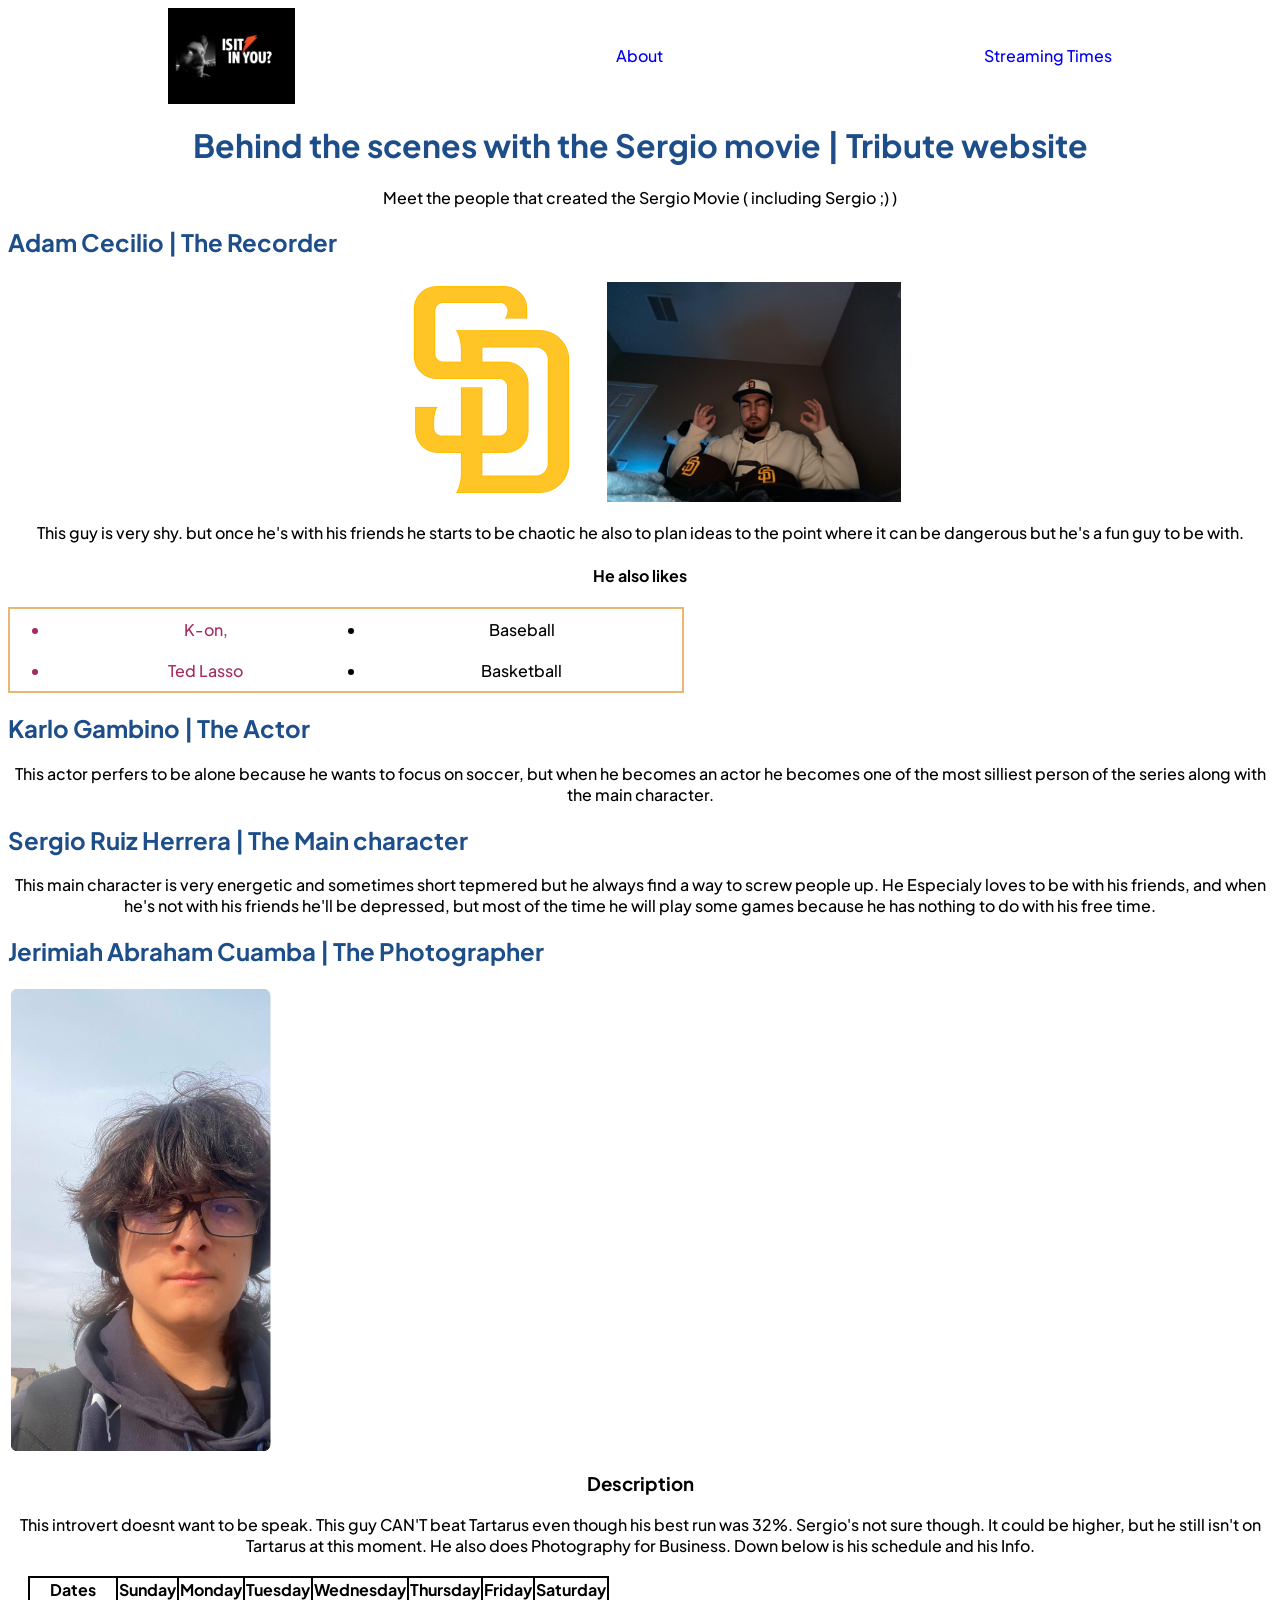
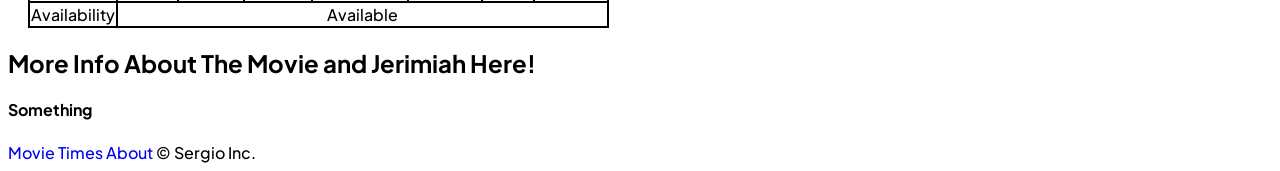
==== index.html @ 1bd6fd2b "Made some changes to the article tags." ====
<!DOCTYPE html>
<html lang="en">
    <head>

        <meta charset="UTF-8">
        <meta name="viewport" content="width=device-width, initial-scale=1.0">
        <meta name="description" content="The Sergio Movie Series">
        
        <title>
            The Sergio Movie | Behind the Scenes
        </title>

        <link rel="stylesheet" href="./global.css" type="text/css">
        <link rel="preconnect" href="https://fonts.googleapis.com">
        <link rel="preconnect" href="https://fonts.gstatic.com" crossorigin>
        <link href="https://fonts.googleapis.com/css2?family=Open+Sans:ital,wght@0,300..800;1,300..800&family=Plus+Jakarta+Sans:ital,wght@0,200..800;1,200..800&display=swap" rel="stylesheet">

    </head>

    <body>
        <div>
            <nav>

                <img id="navagation-logo" src="./Sergio-Movie-Series-Logo.jpg" alt="Sergio Movie Series Logo">
                <a href="./About/index.html">About</a>
                <a href="./Streaming-Times/index.html">Streaming Times</a>

            </nav>

            <header class="site-header">

                <h1>Behind the scenes with the Sergio movie | Tribute website</h1>
                <p class="subtitle"> Meet the people that created the Sergio Movie ( including Sergio ;) )</p>

            </header>
            
            <main class="site-main">
                <!-- Adam -->

                <article class="person.card">

                    <h2 class="person-header">
                        Adam Cecilio | The Recorder
                    </h2>

                    <img src="./San Diego.png" alt="San Diego Logo">
                    <img src="./Adam-unleashing-his-inner-padres.jpg" alt="Adam Meditating" id="meek">

                    <p>
                        This guy is very shy. but once he's with his friends he starts to be chaotic he also to plan ideas
                        to the point where it can be dangerous but he's a fun guy to be with.
                    </p>

                    <h4>He also likes</h4>

                    <ul>
                        <li class="show">K-on,</li>
                        <li>Baseball</li>
                        <li class="show">Ted Lasso</li>
                        <li>Basketball</li>
                    </ul>
                    
                </article>

                <!-- Karlo -->
                <article>
                    <h2 class="person-header">
                        Karlo Gambino | The Actor
                    </h2>

                    <p>
                        This actor perfers to be alone because he wants to focus on soccer, but when he becomes an actor 
                        he becomes one of the most silliest person of the series along with the main character.
                    </p>
                </article>

                <!-- Me -->
                <article>
                    <h2 class="person-header">
                        Sergio Ruiz Herrera | The Main character
                    </h2>

                    <p>
                        This main character is very energetic and sometimes short tepmered but he always find a way to screw
                        people up. He Especialy loves to be with his friends, and when he's not with his friends he'll be
                        depressed, but most of the time he will play some games because he has nothing to do with his free time.
                    </p>
                </article>

                <!-- Jerimiah -->
                <article>
                    <h2 class="person-header">
                        Jerimiah Abraham Cuamba | The Photographer
                    </h2>

                    <img src="./Furture Tartarus beater.jpg" alt="Image of Jermiah Abraham Cuamba's face" id="Geometry">

                    <h3>Description</h3>

                    <p>
                        This introvert doesnt want to be speak. This guy CAN'T beat Tartarus even though his best run was
                        32%. Sergio's not sure though. It could be higher, but he still isn't on Tartarus at this moment. He also 
                        does Photography for Business. Down below is his schedule and his Info.
                    </p>
                </article>
                
                <table>
                    <tr>
                        <th>Dates</th>
                        <th>Sunday</th>
                        <th>Monday</th>
                        <th>Tuesday</th>
                        <th>Wednesday</th>
                        <th>Thursday</th>
                        <th>Friday</th>
                        <th>Saturday</th>
                    </tr>
                    
                    <tr>
                        <td>Availability</td>
                        <td colspan="7">Available</td>
                    </tr>
                </table>
            </main>
            
            <footer>

                <h2>
                    More Info About The Movie and Jerimiah Here!
                </h2>

                <h4>
                    Something
                </h4>

                <a href="./Streaming-Times/index.html">Movie Times</a>

                <a href="./About/index.html">About</a>

                &copy; Sergio Inc.

            </footer>
        </div>
    </body>

    <script src="./script.js" type="text/javascript">
    </script>
</html>
---- global.css ----
/* Colors */

:root {
  --primary-color: #1D4E89;
  --secondary-color: #1A787C;
  --contrast-color: #E8B873;
  --triadic-color: #A62A61;
  --extra-color: #F5F2EA;
}

h1 {
    text-align: center;
    color: var(--primary-color);
}

body { 
    font-family: "Plus Jakarta Sans", sans-serif;
    font-optical-sizing: auto;
    font-weight: 500;
    font-style: normal;
}

nav {
    display: flex;
    justify-content: space-around;
    align-items: center;
    position: relative;
}

#navagation-logo {
    width: 10%;
    height: 10%;
}

a {
    text-decoration: none;
}

main {
    text-align: center;
    justify-items: center;
}

header {
    text-align: center;
}

.person-header{
    color: var(--primary-color);
}

table {
    justify-self: stretch;
    border: 2px solid black;
    border-collapse: collapse;
    margin: 20px;
    padding: 10px;
    text-align: center;
}

th, td, tr{
    border: 2px solid black;
    border-collapse: collapse;
    margin: 5px;
}

ul {
    display: grid;
    justify-content: space-between;
    grid-template-columns: repeat(2, 1fr);
    width: 50%;
    border: 2px solid var(--contrast-color);
    justify-self: center;
}

li {
    padding: 10px;
    padding-right: 15px;
    justify-content: center;
}

#Geometry {
    display: flex;
    justify-self: center;
    border-radius: 10px;
    padding: .2%;
    max-height: 500px;
    max-width: 260px;
}

.show {
    color: var(--triadic-color); 
}

.subtitle {
    justify-self: center;
}

#meek {
    max-width: 300px;
    max-height: 220px;
}

h2 {
    display: flex;
    justify-self: center;
}
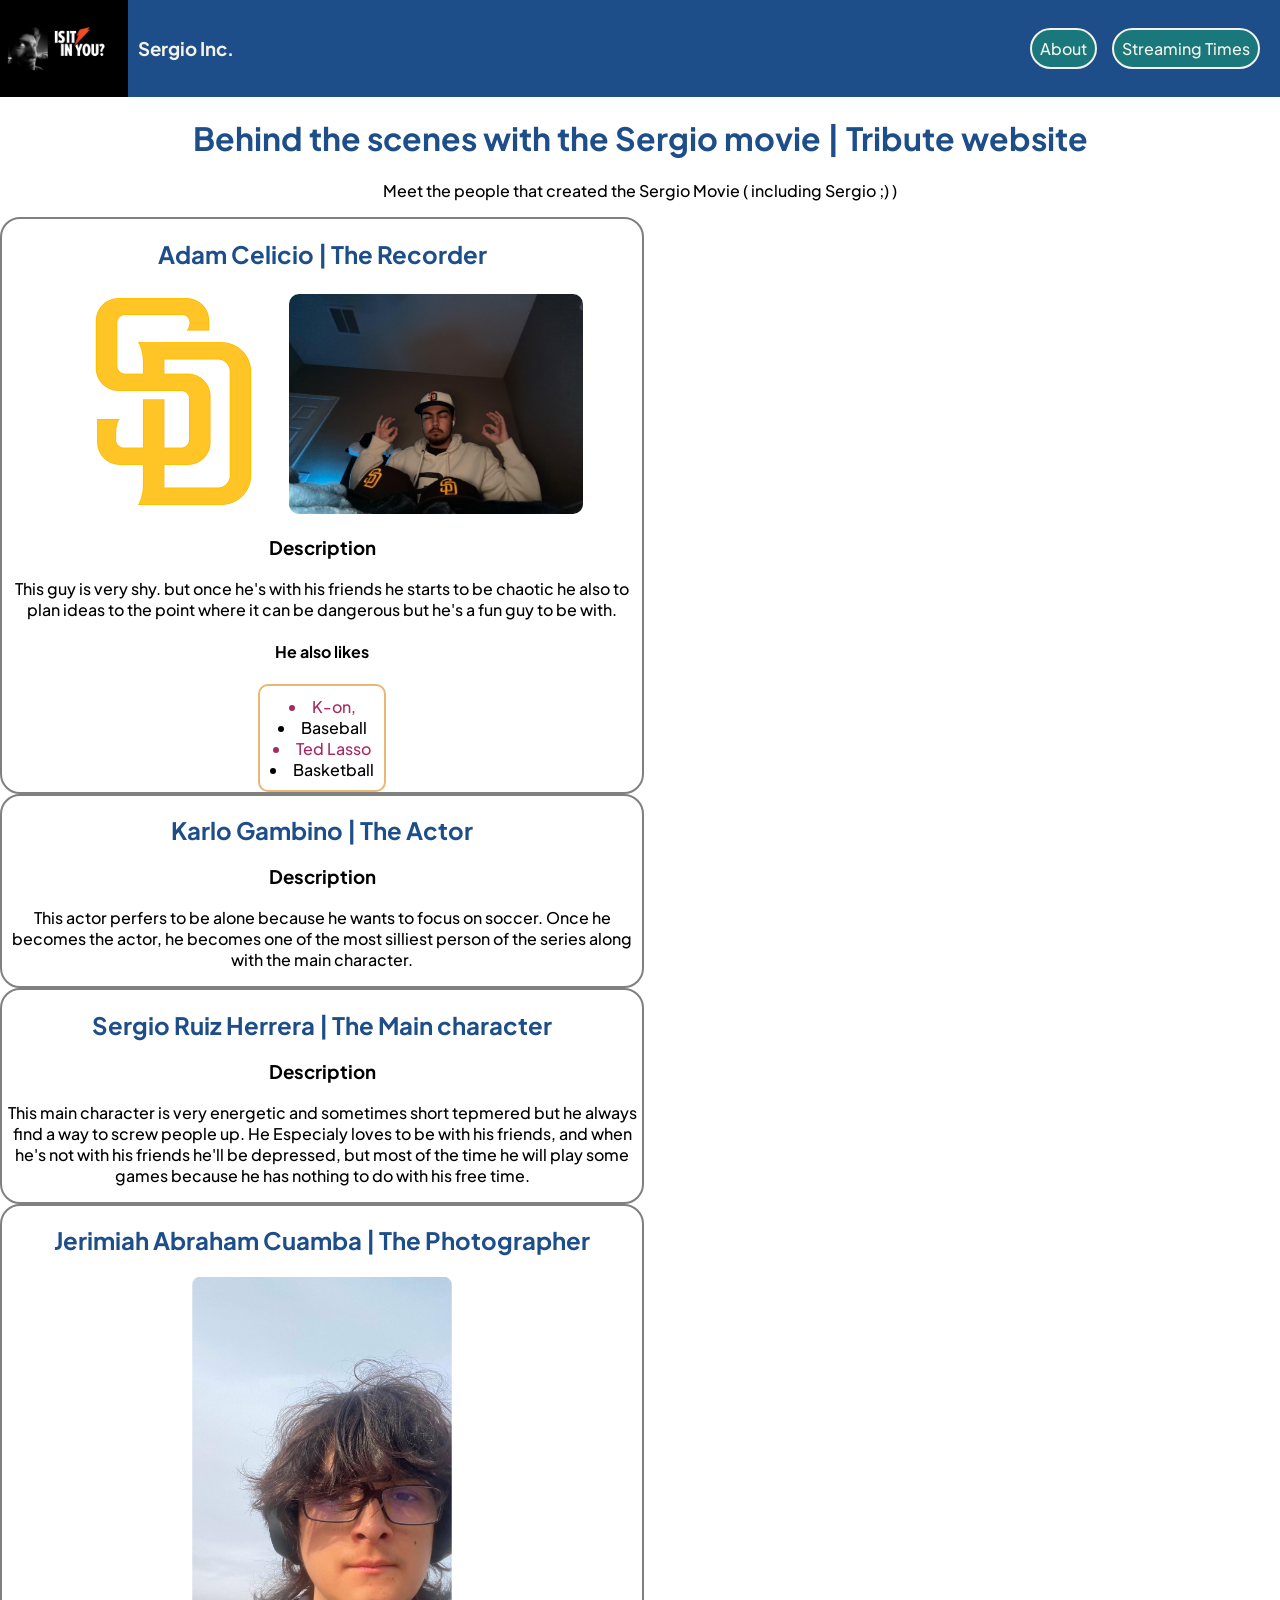
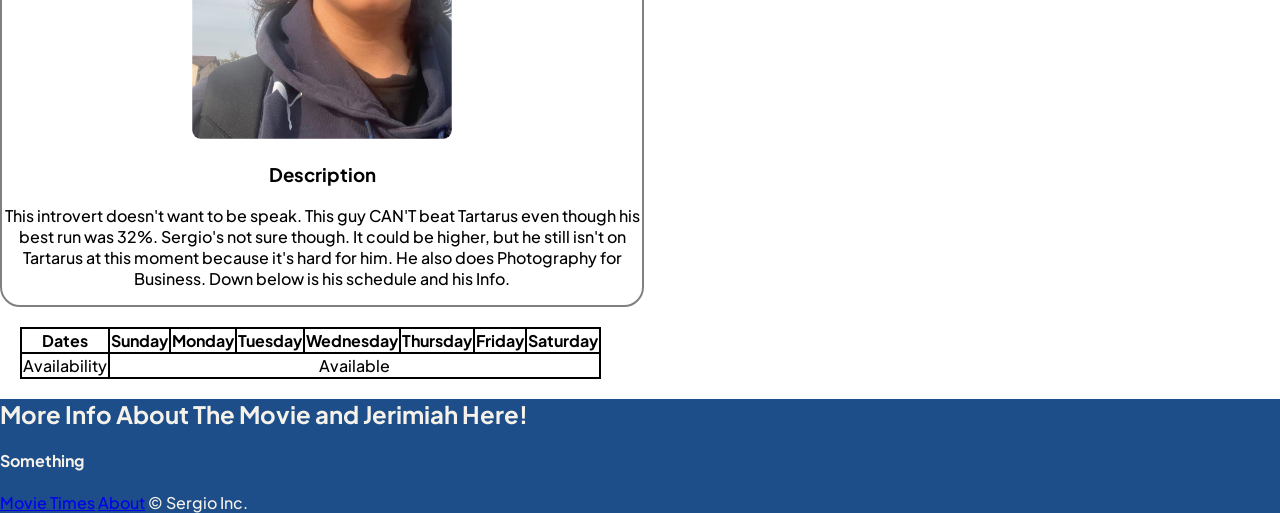
==== commit da301330: "Made it a little cleaner with updates with only the home page. Im hoping that I refine and finish th" ====
--- a/index.html
+++ b/index.html
@@ -1,7 +1,6 @@
 <!DOCTYPE html>
 <html lang="en">
     <head>
-
         <meta charset="UTF-8">
         <meta name="viewport" content="width=device-width, initial-scale=1.0">
         <meta name="description" content="The Sergio Movie Series">
@@ -10,26 +9,32 @@
             The Sergio Movie | Behind the Scenes
         </title>
 
+        <link rel="icon" type="image/x-icon" href="./Favicon Icons/favicon.ico">
+        <link rel="icon" type="image/png" href="./Favicon Icons/favicon-32x32.png">
+        <link rel="icon" type="image/png"href="./Favicon Icons/favicon-16x16.png">
+
         <link rel="stylesheet" href="./global.css" type="text/css">
+
         <link rel="preconnect" href="https://fonts.googleapis.com">
         <link rel="preconnect" href="https://fonts.gstatic.com" crossorigin>
         <link href="https://fonts.googleapis.com/css2?family=Open+Sans:ital,wght@0,300..800;1,300..800&family=Plus+Jakarta+Sans:ital,wght@0,200..800;1,200..800&display=swap" rel="stylesheet">
-
     </head>
 
     <body>
-        <div>
+        <div class="page">
             <nav>
-
-                <img id="navagation-logo" src="./Sergio-Movie-Series-Logo.jpg" alt="Sergio Movie Series Logo">
-                <a href="./About/index.html">About</a>
-                <a href="./Streaming-Times/index.html">Streaming Times</a>
-
+                <img id="navigation-logo" src="./Sergio-Movie-Series-Logo.jpg" alt="Sergio Movie Series Logo">
+                <h3 class="navigation-header">Sergio Inc.</h3>
+                
+                <div class="navigation-links-container">
+                    <a class="navigation-links" href="./About/index.html">About</a>
+                    <a class="navigation-links" href="./Streaming-Times/index.html">Streaming Times</a>
+                </div>
             </nav>
 
             <header class="site-header">
 
-                <h1>Behind the scenes with the Sergio movie | Tribute website</h1>
+                <h1 id="main-header">Behind the scenes with the Sergio movie | Tribute website</h1>
                 <p class="subtitle"> Meet the people that created the Sergio Movie ( including Sergio ;) )</p>
 
             </header>
@@ -37,16 +42,18 @@
             <main class="site-main">
                 <!-- Adam -->
 
-                <article class="person.card">
+                <article class="person-card">
 
                     <h2 class="person-header">
-                        Adam Cecilio | The Recorder
+                        Adam Celicio | The Recorder
                     </h2>
 
-                    <img src="./San Diego.png" alt="San Diego Logo">
-                    <img src="./Adam-unleashing-his-inner-padres.jpg" alt="Adam Meditating" id="meek">
+                    <img src="./Images/San Diego.png" alt="San Diego Logo">
+                    <img src="./Images/Adam-unleashing-his-inner-padres.jpg" alt="Adam Meditating" id="meek">
 
-                    <p>
+                    <h3>Description</h3>
+
+                    <p class="person-description">
                         This guy is very shy. but once he's with his friends he starts to be chaotic he also to plan ideas
                         to the point where it can be dangerous but he's a fun guy to be with.
                     </p>
@@ -63,44 +70,50 @@
                 </article>
 
                 <!-- Karlo -->
-                <article>
+                <article class="person-card">
                     <h2 class="person-header">
                         Karlo Gambino | The Actor
                     </h2>
 
+                    <h3>Description</h3>
+
                     <p>
-                        This actor perfers to be alone because he wants to focus on soccer, but when he becomes an actor 
+                        This actor perfers to be alone because he wants to focus on soccer. Once he becomes the actor, 
                         he becomes one of the most silliest person of the series along with the main character.
                     </p>
+
                 </article>
 
                 <!-- Me -->
-                <article>
+                <article class="person-card">
                     <h2 class="person-header">
                         Sergio Ruiz Herrera | The Main character
                     </h2>
+
+                    <h3>Description</h3>
 
                     <p>
                         This main character is very energetic and sometimes short tepmered but he always find a way to screw
                         people up. He Especialy loves to be with his friends, and when he's not with his friends he'll be
                         depressed, but most of the time he will play some games because he has nothing to do with his free time.
                     </p>
+
                 </article>
 
                 <!-- Jerimiah -->
-                <article>
+                <article class="person-card">
                     <h2 class="person-header">
                         Jerimiah Abraham Cuamba | The Photographer
                     </h2>
 
-                    <img src="./Furture Tartarus beater.jpg" alt="Image of Jermiah Abraham Cuamba's face" id="Geometry">
+                    <img src="./Images/Furture Tartarus beater.jpg" alt="Image of Jermiah Abraham Cuamba's face" id="Geometry">
 
                     <h3>Description</h3>
 
                     <p>
-                        This introvert doesnt want to be speak. This guy CAN'T beat Tartarus even though his best run was
-                        32%. Sergio's not sure though. It could be higher, but he still isn't on Tartarus at this moment. He also 
-                        does Photography for Business. Down below is his schedule and his Info.
+                        This introvert doesn't want to be speak. This guy CAN'T beat Tartarus even though his best run was
+                        32%. Sergio's not sure though. It could be higher, but he still isn't on Tartarus at this moment because it's
+                        hard for him. He also does Photography for Business. Down below is his schedule and his Info.
                     </p>
                 </article>
                 
--- a/global.css
+++ b/global.css
@@ -8,41 +8,103 @@
   --extra-color: #F5F2EA;
 }
 
-h1 {
-    text-align: center;
-    color: var(--primary-color);
-}
+/* Body Styling */
 
-body { 
+body {
+    margin: 0;
+    padding: 0;
     font-family: "Plus Jakarta Sans", sans-serif;
     font-optical-sizing: auto;
     font-weight: 500;
     font-style: normal;
 }
 
+/* Navagation Styles */
+
 nav {
+    width: 100%;
+    margin: 0;
+
     display: flex;
-    justify-content: space-around;
+    justify-content: space-between;
     align-items: center;
+
     position: relative;
+
+    background-color: var(--primary-color);
 }
 
-#navagation-logo {
+/* Links Decoration */
+
+#navigation-logo {
     width: 10%;
     height: 10%;
 }
 
-a {
+.navigation-header {
+    margin-right: auto;
+    padding: 10px;
+    color: var(--extra-color);
+}
+
+.navigation-links-container{
+    display: flex;
+    gap: 15px;
+    margin-right: 20px;
+}
+
+.navigation-links {
     text-decoration: none;
+
+    color: var(--extra-color);
+    border: 2px solid var(--extra-color);
+    background-color: var(--secondary-color);
+
+    border-radius: 100px;
+    padding: .5rem;
+
+    transition: transform .5s, color .5s, box-shadow .5s;
 }
+
+.navigation-links:hover, .navagation-links:focus-visible{
+    transition: transform .5s, color .5s, box-shadow .5s;
+
+    box-shadow: 2.5px 2.5px 2.5px grey;
+    color: rgba(129, 219, 244, 1);
+    transform: translateY(-5px);
+}
+
+.navigation-links:active{
+    transition: color .3s;
+    color: var(--triadic-color);
+}
+
+/* Header Section */
+
+.site-header {
+    text-align: center;
+}
+
+#main-header {
+    text-align: center;
+    color: var(--primary-color);
+}
+
+.subtitle {
+    justify-self: center;
+}
+
+/* Main Section */
 
 main {
     text-align: center;
-    justify-items: center;
+    justify-self: center;
 }
 
-header {
-    text-align: center;
+.person-card {
+    border: 2px solid gray;
+    border-radius: 20px;
+    width: 50%;
 }
 
 .person-header{
@@ -50,58 +112,63 @@
 }
 
 table {
-    justify-self: stretch;
     border: 2px solid black;
     border-collapse: collapse;
+
     margin: 20px;
     padding: 10px;
-    text-align: center;
 }
 
 th, td, tr{
     border: 2px solid black;
     border-collapse: collapse;
+
     margin: 5px;
 }
 
 ul {
-    display: grid;
-    justify-content: space-between;
-    grid-template-columns: repeat(2, 1fr);
-    width: 50%;
+    display: flex;
+    flex-direction: column;
+    align-items: center;
+
+    list-style-position: inside;
+
+    padding: 10px;
+    width: fit-content;
+
     border: 2px solid var(--contrast-color);
-    justify-self: center;
+    margin: 0 auto;
+    border-radius: 10px;
 }
 
 li {
-    padding: 10px;
-    padding-right: 15px;
-    justify-content: center;
-}
-
-#Geometry {
-    display: flex;
-    justify-self: center;
-    border-radius: 10px;
-    padding: .2%;
-    max-height: 500px;
-    max-width: 260px;
+    text-align: left;
 }
 
 .show {
     color: var(--triadic-color); 
 }
 
-.subtitle {
-    justify-self: center;
+#Geometry {
+    border-radius: 10px;
+    padding: .2%;
+
+    max-height: 500px;
+    max-width: 260px;
 }
 
 #meek {
     max-width: 300px;
     max-height: 220px;
+
+    border-radius: 10px;
 }
 
-h2 {
-    display: flex;
-    justify-self: center;
-}+/* Footer Section */
+
+footer{
+    background-color: var(--primary-color);
+    color: var(--extra-color);
+}
+
+/* Footer Links */
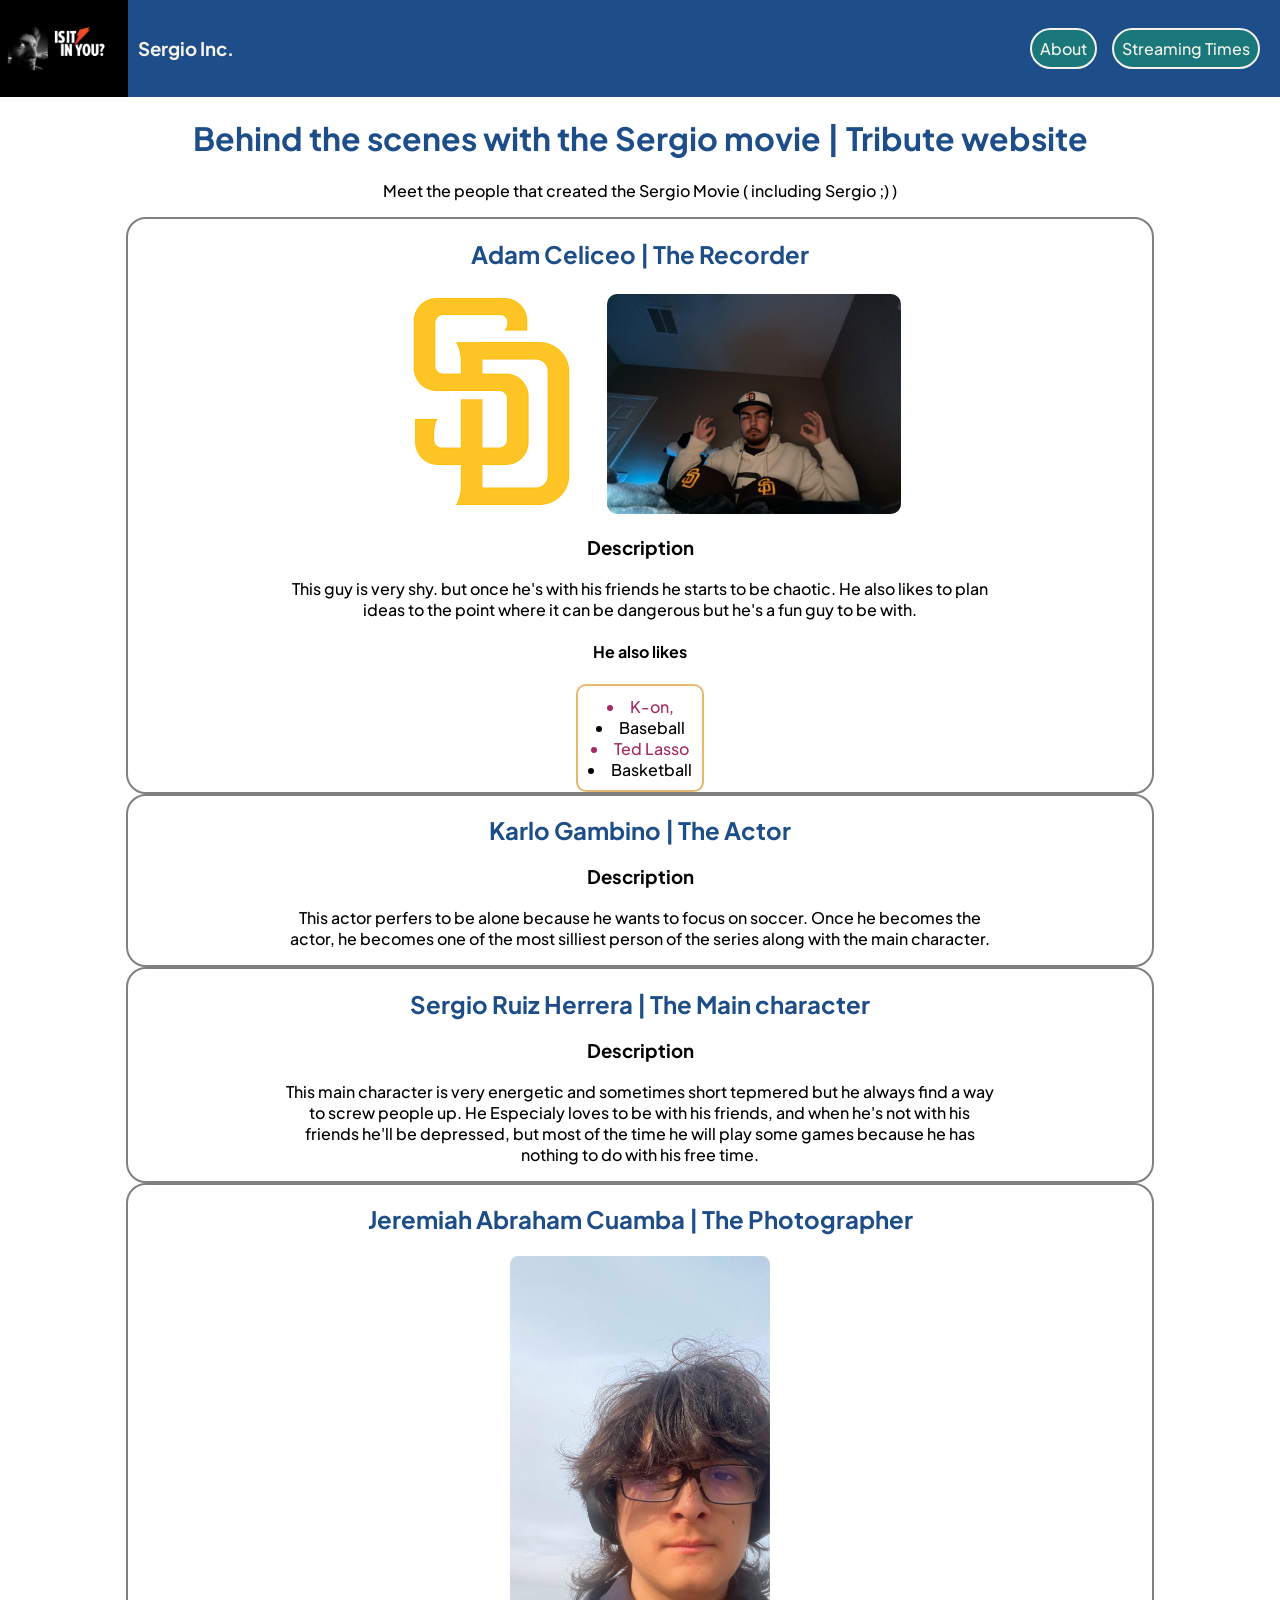
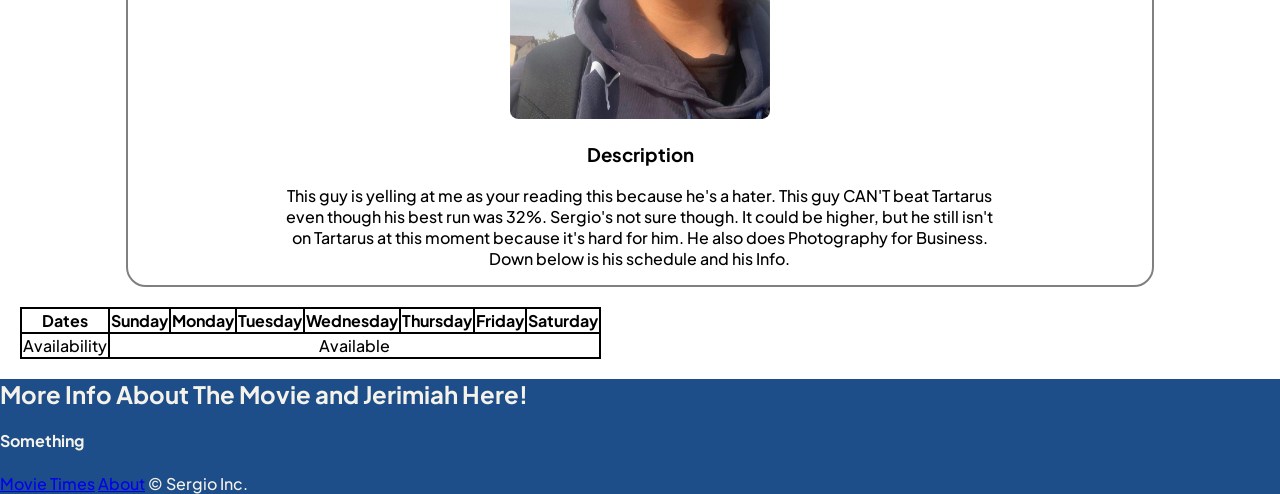
==== commit 4da14e89: "Updated a little more." ====
--- a/index.html
+++ b/index.html
@@ -45,7 +45,7 @@
                 <article class="person-card">
 
                     <h2 class="person-header">
-                        Adam Celicio | The Recorder
+                        Adam Celiceo | The Recorder
                     </h2>
 
                     <img src="./Images/San Diego.png" alt="San Diego Logo">
@@ -54,7 +54,7 @@
                     <h3>Description</h3>
 
                     <p class="person-description">
-                        This guy is very shy. but once he's with his friends he starts to be chaotic he also to plan ideas
+                        This guy is very shy. but once he's with his friends he starts to be chaotic. He also likes to plan ideas
                         to the point where it can be dangerous but he's a fun guy to be with.
                     </p>
 
@@ -77,7 +77,7 @@
 
                     <h3>Description</h3>
 
-                    <p>
+                    <p class="person-description">
                         This actor perfers to be alone because he wants to focus on soccer. Once he becomes the actor, 
                         he becomes one of the most silliest person of the series along with the main character.
                     </p>
@@ -92,7 +92,7 @@
 
                     <h3>Description</h3>
 
-                    <p>
+                    <p class="person-description">
                         This main character is very energetic and sometimes short tepmered but he always find a way to screw
                         people up. He Especialy loves to be with his friends, and when he's not with his friends he'll be
                         depressed, but most of the time he will play some games because he has nothing to do with his free time.
@@ -100,20 +100,20 @@
 
                 </article>
 
-                <!-- Jerimiah -->
+                <!-- Jeremiah -->
                 <article class="person-card">
                     <h2 class="person-header">
-                        Jerimiah Abraham Cuamba | The Photographer
+                        Jeremiah Abraham Cuamba | The Photographer
                     </h2>
 
                     <img src="./Images/Furture Tartarus beater.jpg" alt="Image of Jermiah Abraham Cuamba's face" id="Geometry">
 
                     <h3>Description</h3>
 
-                    <p>
-                        This introvert doesn't want to be speak. This guy CAN'T beat Tartarus even though his best run was
-                        32%. Sergio's not sure though. It could be higher, but he still isn't on Tartarus at this moment because it's
-                        hard for him. He also does Photography for Business. Down below is his schedule and his Info.
+                    <p class="person-description">
+                        This guy is yelling at me as your reading this because he's a hater. This guy CAN'T beat Tartarus even
+                        though his best run was 32%. Sergio's not sure though. It could be higher, but he still isn't on Tartarus at this moment 
+                        because it's hard for him. He also does Photography for Business. Down below is his schedule and his Info.
                     </p>
                 </article>
                 
--- a/global.css
+++ b/global.css
@@ -104,11 +104,19 @@
 .person-card {
     border: 2px solid gray;
     border-radius: 20px;
-    width: 50%;
+    width: 80%;
+    margin-left: auto;
+    margin-right: auto;
 }
 
 .person-header{
     color: var(--primary-color);
+}
+
+.person-description{
+    width: 70%;
+    margin-left: auto;
+    margin-right: auto;
 }
 
 table {
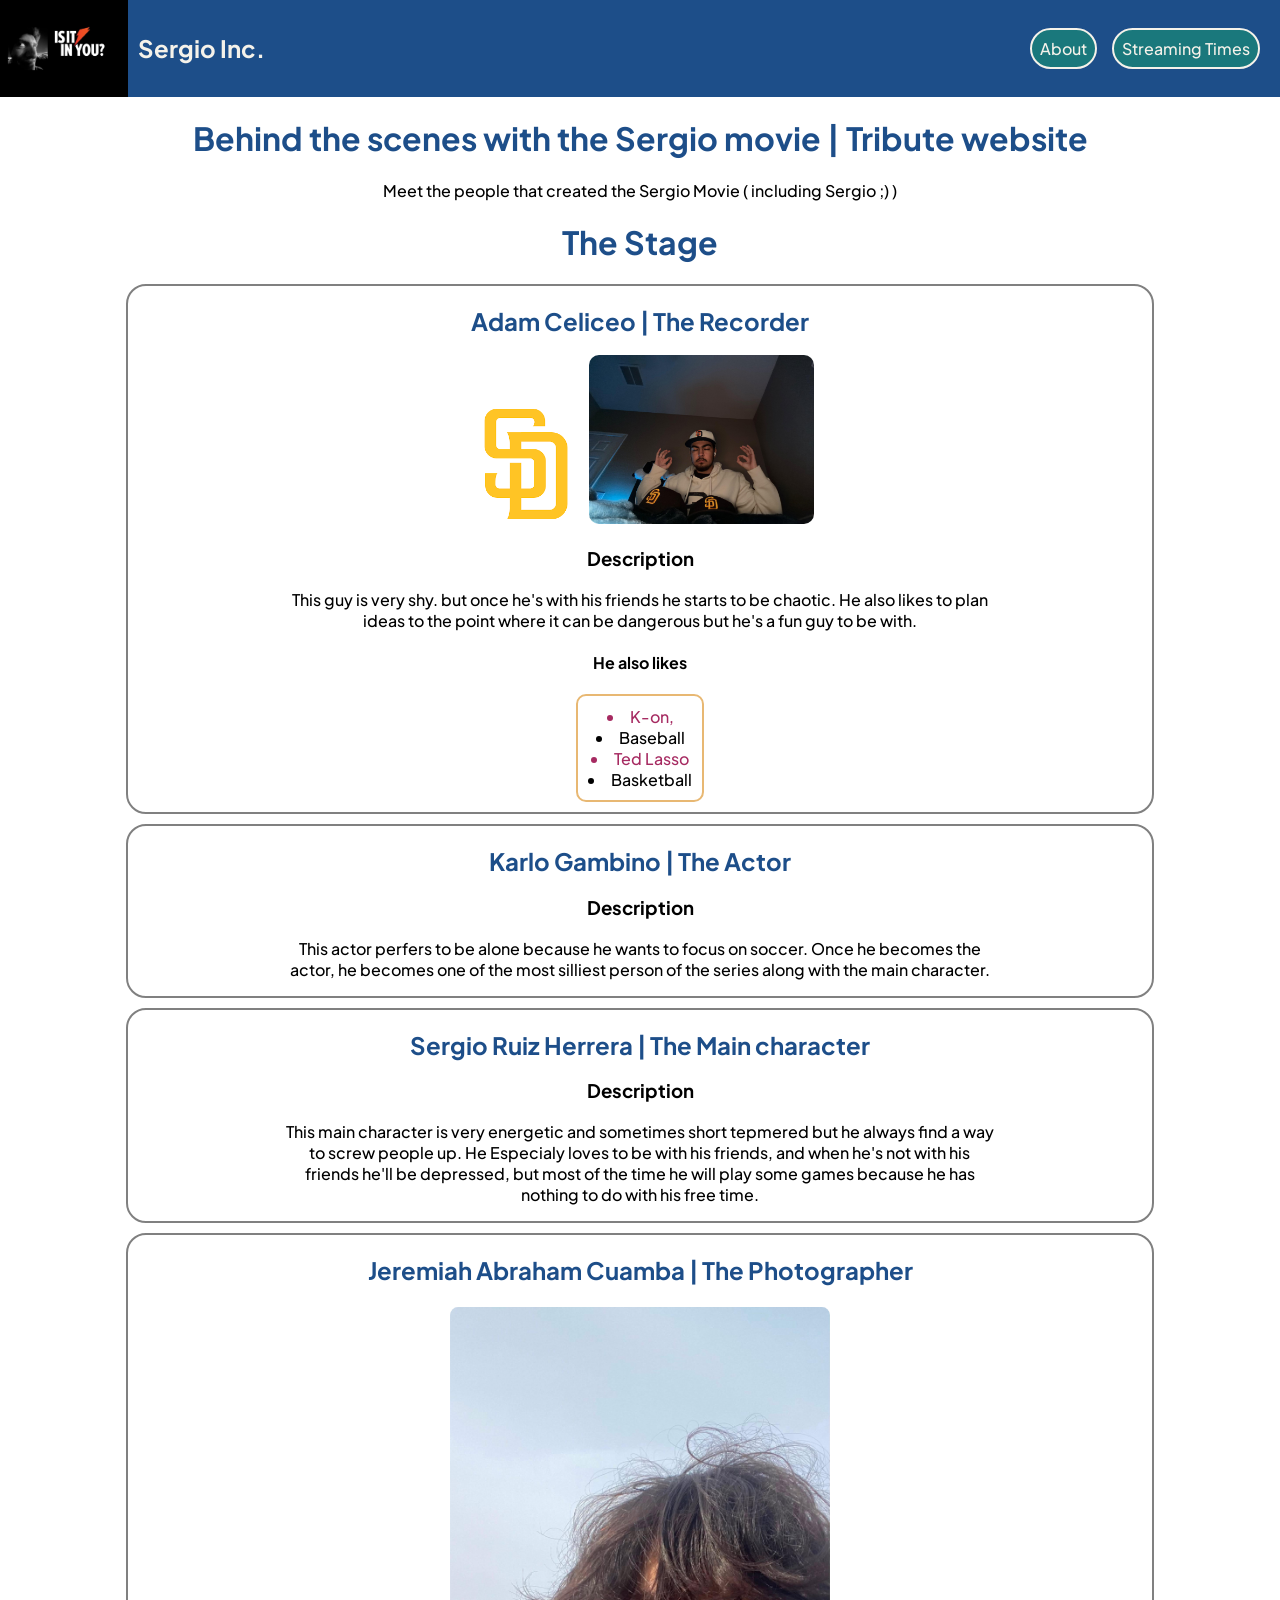
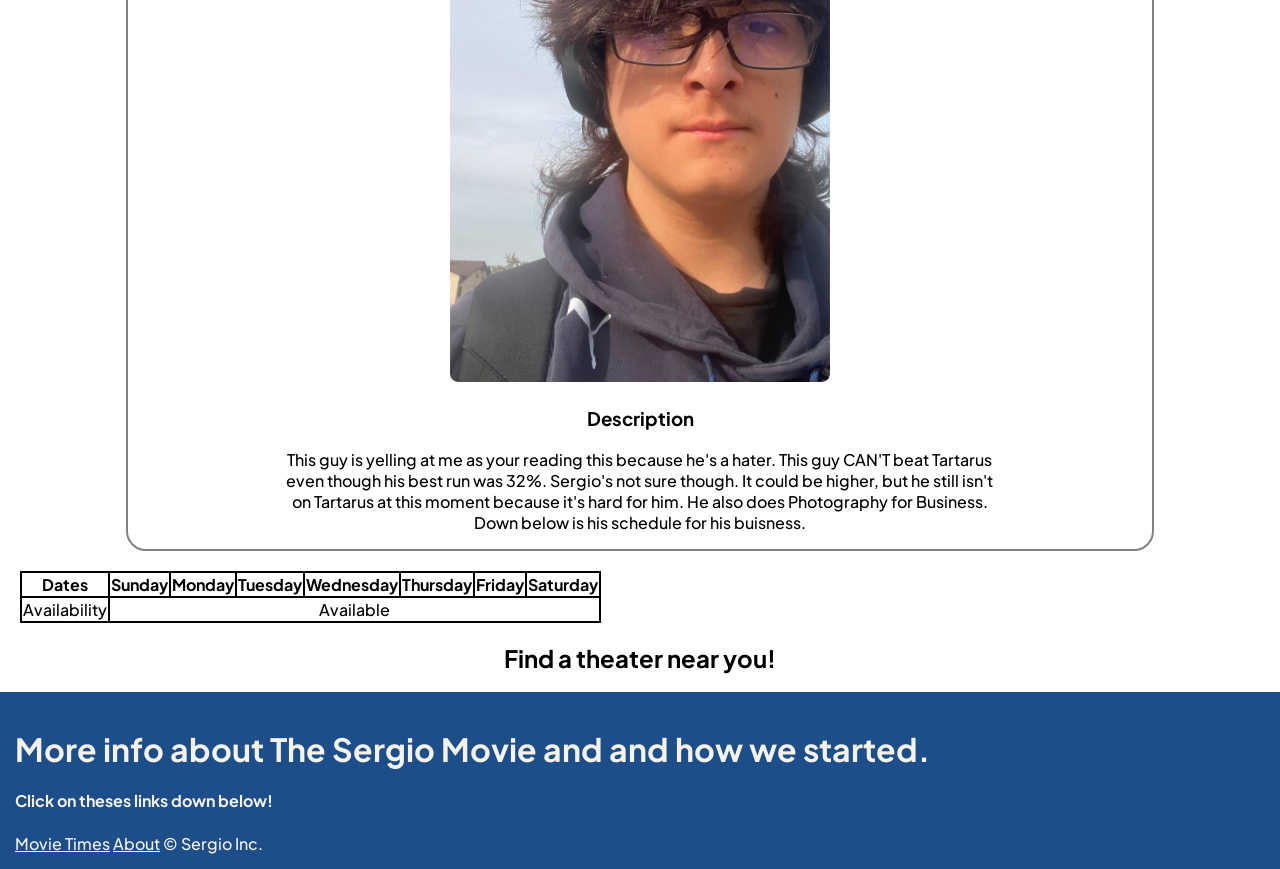
==== commit fc5a626b: "Made chnages with CSS ima try to shrink the Table soon" ====
--- a/index.html
+++ b/index.html
@@ -24,7 +24,7 @@
         <div class="page">
             <nav>
                 <img id="navigation-logo" src="./Sergio-Movie-Series-Logo.jpg" alt="Sergio Movie Series Logo">
-                <h3 class="navigation-header">Sergio Inc.</h3>
+                <h1 class="navigation-header">Sergio Inc.</h1>
                 
                 <div class="navigation-links-container">
                     <a class="navigation-links" href="./About/index.html">About</a>
@@ -40,83 +40,90 @@
             </header>
             
             <main class="site-main">
+
+                <h1 id="introduction-stage">
+                    The Stage
+                </h1>
                 <!-- Adam -->
+                <div id="person-card-container">
+                    <article class="person-card">
 
-                <article class="person-card">
+                        <h2 class="person-header">
+                            Adam Celiceo | The Recorder
+                        </h2>
 
-                    <h2 class="person-header">
-                        Adam Celiceo | The Recorder
-                    </h2>
+                        <img id="san-diego-logo" src="./Images/San Diego.png" alt="San Diego Logo">
+                        <img id="meek" src="./Images/Adam-unleashing-his-inner-padres.jpg" alt="Adam Meditating">
 
-                    <img src="./Images/San Diego.png" alt="San Diego Logo">
-                    <img src="./Images/Adam-unleashing-his-inner-padres.jpg" alt="Adam Meditating" id="meek">
+                        <h3>Description</h3>
 
-                    <h3>Description</h3>
+                        <p class="person-description">
+                            This guy is very shy. but once he's with his friends he starts to be chaotic. He also likes to plan ideas
+                            to the point where it can be dangerous but he's a fun guy to be with.
+                        </p>
 
-                    <p class="person-description">
-                        This guy is very shy. but once he's with his friends he starts to be chaotic. He also likes to plan ideas
-                        to the point where it can be dangerous but he's a fun guy to be with.
-                    </p>
+                        <h4>He also likes</h4>
 
-                    <h4>He also likes</h4>
+                        <ul>
+                            <li class="special-item">K-on,</li>
+                            <li>Baseball</li>
+                            <li class="special-item">Ted Lasso</li>
+                            <li>Basketball</li>
+                        </ul>
+                        
+                    </article>
 
-                    <ul>
-                        <li class="show">K-on,</li>
-                        <li>Baseball</li>
-                        <li class="show">Ted Lasso</li>
-                        <li>Basketball</li>
-                    </ul>
-                    
-                </article>
+                    <!-- Karlo -->
+                    <article class="person-card">
+                        <h2 class="person-header">
+                            Karlo Gambino | The Actor
+                        </h2>
 
-                <!-- Karlo -->
-                <article class="person-card">
-                    <h2 class="person-header">
-                        Karlo Gambino | The Actor
-                    </h2>
+                        <h3>Description</h3>
 
-                    <h3>Description</h3>
+                        <p class="person-description">
+                            This actor perfers to be alone because he wants to focus on soccer. Once he becomes the actor, 
+                            he becomes one of the most silliest person of the series along with the main character.
+                        </p>
 
-                    <p class="person-description">
-                        This actor perfers to be alone because he wants to focus on soccer. Once he becomes the actor, 
-                        he becomes one of the most silliest person of the series along with the main character.
-                    </p>
+                    </article>
 
-                </article>
+                    <!-- Me -->
+                    <article class="person-card">
+                        <h2 class="person-header">
+                            Sergio Ruiz Herrera | The Main character
+                        </h2>
 
-                <!-- Me -->
-                <article class="person-card">
-                    <h2 class="person-header">
-                        Sergio Ruiz Herrera | The Main character
-                    </h2>
+                        <h3>Description</h3>
 
-                    <h3>Description</h3>
+                        <p class="person-description">
+                            This main character is very energetic and sometimes short tepmered but he always find a way to screw
+                            people up. He Especialy loves to be with his friends, and when he's not with his friends he'll be
+                            depressed, but most of the time he will play some games because he has nothing to do with his free time.
+                        </p>
 
-                    <p class="person-description">
-                        This main character is very energetic and sometimes short tepmered but he always find a way to screw
-                        people up. He Especialy loves to be with his friends, and when he's not with his friends he'll be
-                        depressed, but most of the time he will play some games because he has nothing to do with his free time.
-                    </p>
+                    </article>
 
-                </article>
+                    <!-- Jeremiah -->
+                    <article class="person-card">
+                        <h2 class="person-header">
+                            Jeremiah Abraham Cuamba | The Photographer
+                        </h2>
 
-                <!-- Jeremiah -->
-                <article class="person-card">
-                    <h2 class="person-header">
-                        Jeremiah Abraham Cuamba | The Photographer
-                    </h2>
+                        <img src="./Images/Furture Tartarus beater.jpg" alt="Image of Jermiah Abraham Cuamba's face" id="Geometry">
 
-                    <img src="./Images/Furture Tartarus beater.jpg" alt="Image of Jermiah Abraham Cuamba's face" id="Geometry">
+                        <h3>Description</h3>
 
-                    <h3>Description</h3>
+                        <p class="person-description">
+                            This guy is yelling at me as your reading this because he's a hater. This guy CAN'T beat Tartarus even
+                            though his best run was 32%. Sergio's not sure though. It could be higher, but he still isn't on Tartarus at this moment 
+                            because it's hard for him. He also does Photography for Business. Down below is his schedule for his buisness.
+                        </p>
+                    </article>
+                </div>
+            </main>
 
-                    <p class="person-description">
-                        This guy is yelling at me as your reading this because he's a hater. This guy CAN'T beat Tartarus even
-                        though his best run was 32%. Sergio's not sure though. It could be higher, but he still isn't on Tartarus at this moment 
-                        because it's hard for him. He also does Photography for Business. Down below is his schedule and his Info.
-                    </p>
-                </article>
-                
+            <aside class="site-aside-right">
                 <table>
                     <tr>
                         <th>Dates</th>
@@ -134,21 +141,25 @@
                         <td colspan="7">Available</td>
                     </tr>
                 </table>
-            </main>
+            </aside>
+
+            <aside class="site-aside-left">
+                <h1>Find a theater near you!</h1>
+            </aside>
             
-            <footer>
+            <footer class="site-footer">
 
-                <h2>
-                    More Info About The Movie and Jerimiah Here!
-                </h2>
+                <h1>
+                    More info about The Sergio Movie and and how we started.
+                </h1>
 
                 <h4>
-                    Something
+                    Click on theses links down below!
                 </h4>
 
-                <a href="./Streaming-Times/index.html">Movie Times</a>
+                <a class="footer-links" href="./Streaming-Times/index.html">Movie Times</a>
 
-                <a href="./About/index.html">About</a>
+                <a class="footer-links" href="./About/index.html">About</a>
 
                 &copy; Sergio Inc.
 
--- a/global.css
+++ b/global.css
@@ -23,7 +23,7 @@
 
 nav {
     width: 100%;
-    margin: 0;
+    margin: 0px;
 
     display: flex;
     justify-content: space-between;
@@ -64,6 +64,8 @@
     padding: .5rem;
 
     transition: transform .5s, color .5s, box-shadow .5s;
+    align-content: center;
+    text-align: center;
 }
 
 .navigation-links:hover, .navagation-links:focus-visible{
@@ -75,7 +77,7 @@
 }
 
 .navigation-links:active{
-    transition: color .3s;
+    transition: color .3s, transform .3s;
     color: var(--triadic-color);
 }
 
@@ -107,6 +109,12 @@
     width: 80%;
     margin-left: auto;
     margin-right: auto;
+    margin-top: 10px;
+    margin-bottom: 10px;
+}
+
+#introduction-stage {
+    color: var(--primary-color);
 }
 
 .person-header{
@@ -119,20 +127,7 @@
     margin-right: auto;
 }
 
-table {
-    border: 2px solid black;
-    border-collapse: collapse;
-
-    margin: 20px;
-    padding: 10px;
-}
-
-th, td, tr{
-    border: 2px solid black;
-    border-collapse: collapse;
-
-    margin: 5px;
-}
+
 
 ul {
     display: flex;
@@ -145,7 +140,8 @@
     width: fit-content;
 
     border: 2px solid var(--contrast-color);
-    margin: 0 auto;
+    margin: 10px auto;
+
     border-radius: 10px;
 }
 
@@ -153,7 +149,7 @@
     text-align: left;
 }
 
-.show {
+.special-item {
     color: var(--triadic-color); 
 }
 
@@ -161,22 +157,79 @@
     border-radius: 10px;
     padding: .2%;
 
-    max-height: 500px;
-    max-width: 260px;
+    max-height: 75dvh;
+    max-width: 75dvh;
 }
 
 #meek {
-    max-width: 300px;
-    max-height: 220px;
+    max-width: 25dvh;
+    max-height: 25dvh;
 
     border-radius: 10px;
 }
 
+#san-diego-logo {
+    width: 7.5rem;
+    height: 7.5rem;
+}
+
+/* Right Aside Tab Section */
+
+.site-aside-right {
+    justify-self: center;
+    width: auto;
+    margin: 0 auto;
+}
+
+table {
+    border: 2px solid black;
+    border-collapse: collapse;
+
+    margin: 20px;
+    padding: 10px;
+}
+
+th, td, tr{
+    border: 2px solid black;
+    border-collapse: collapse;
+
+    margin: 5px;
+    text-align: center;
+}
+
+/* Left Aside Section */
+
+.site-aside-left {
+    justify-self: center;
+    text-align: center;
+}
+
 /* Footer Section */
 
-footer{
+.site-footer {
     background-color: var(--primary-color);
     color: var(--extra-color);
-}
-
-/* Footer Links */+    padding: 15px 15px;
+}
+
+/* Footer Links */
+
+.footer-links{
+    text-decoration: var(--extra-color) underline;
+    color: var(--extra-color);
+}
+
+.footer-links:active {
+    color: var(--triadic-color);
+    transition: color .25s;
+}
+
+/* Media Queries */
+
+/* @media (min-width: 1024px) {
+
+    #person-card-container{
+        display: grid;
+        grid-template-columns: repeat(2, 1fr);
+    }
+} */
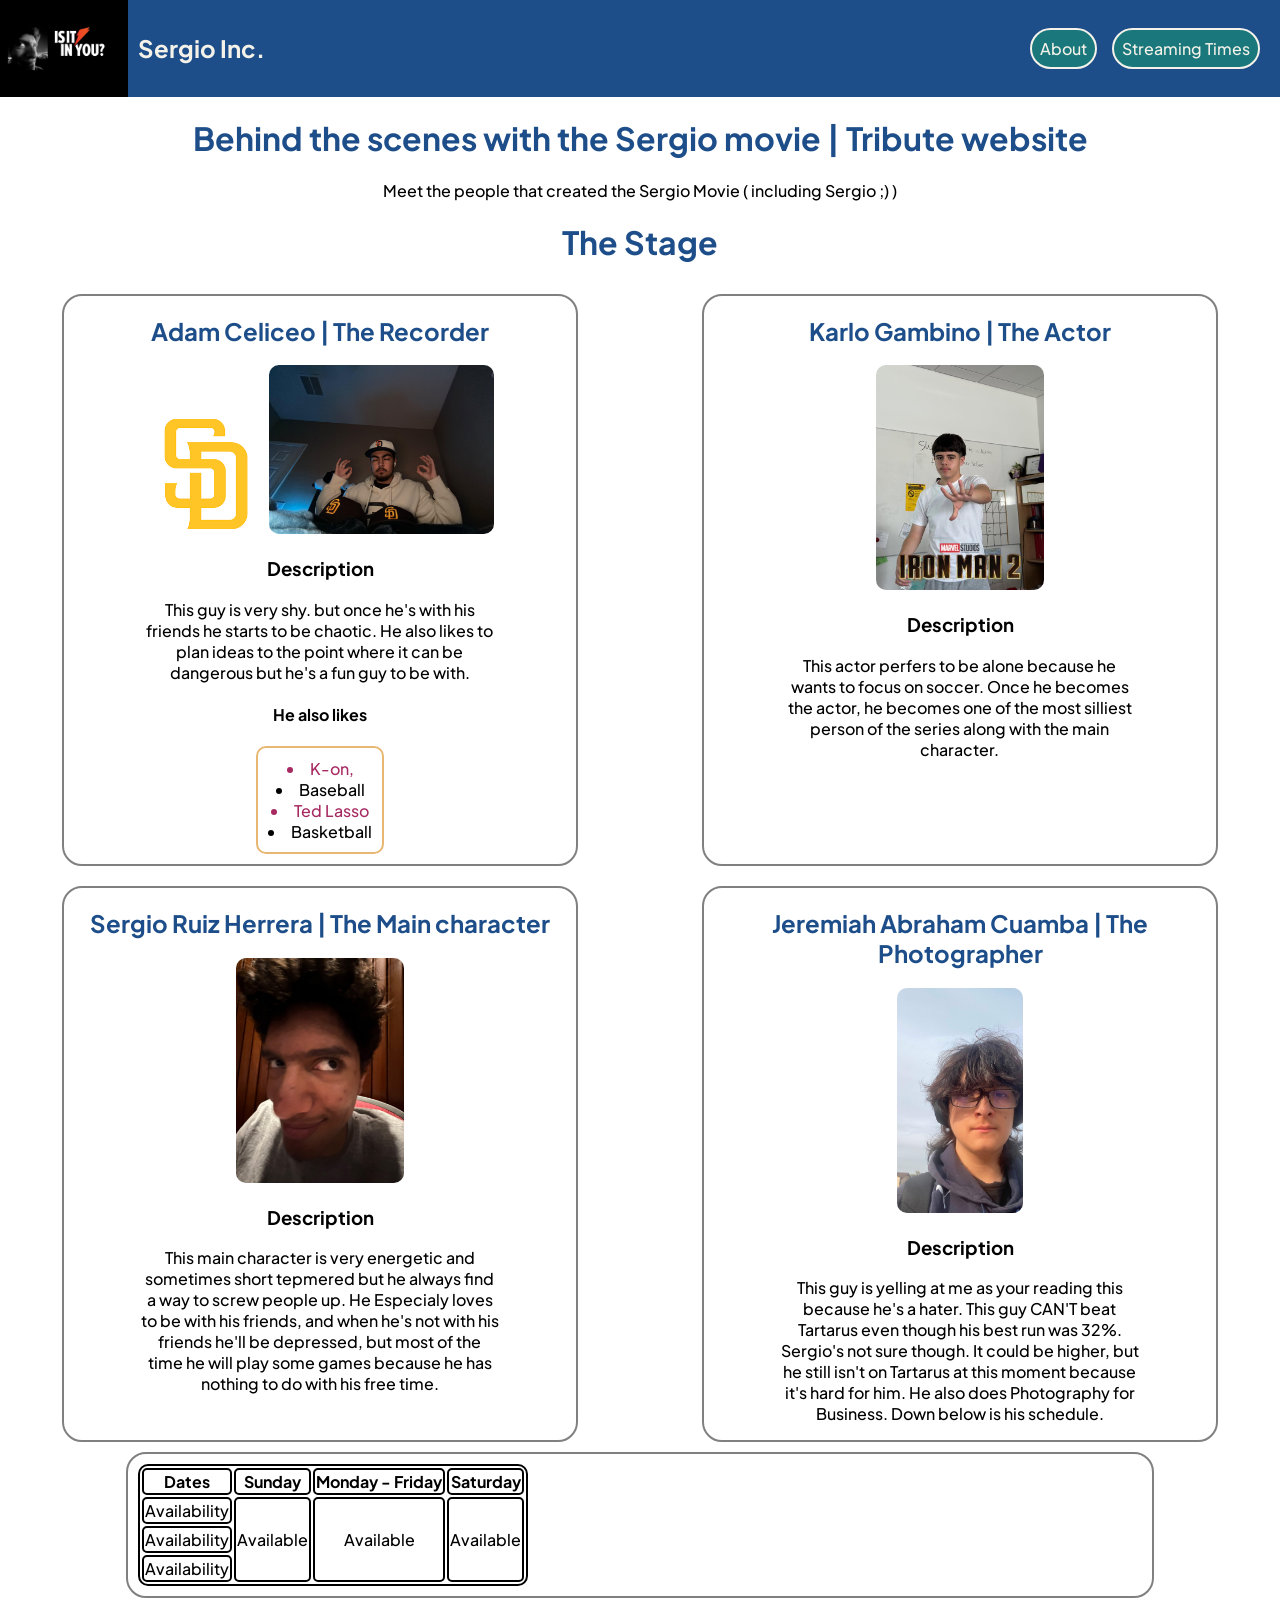
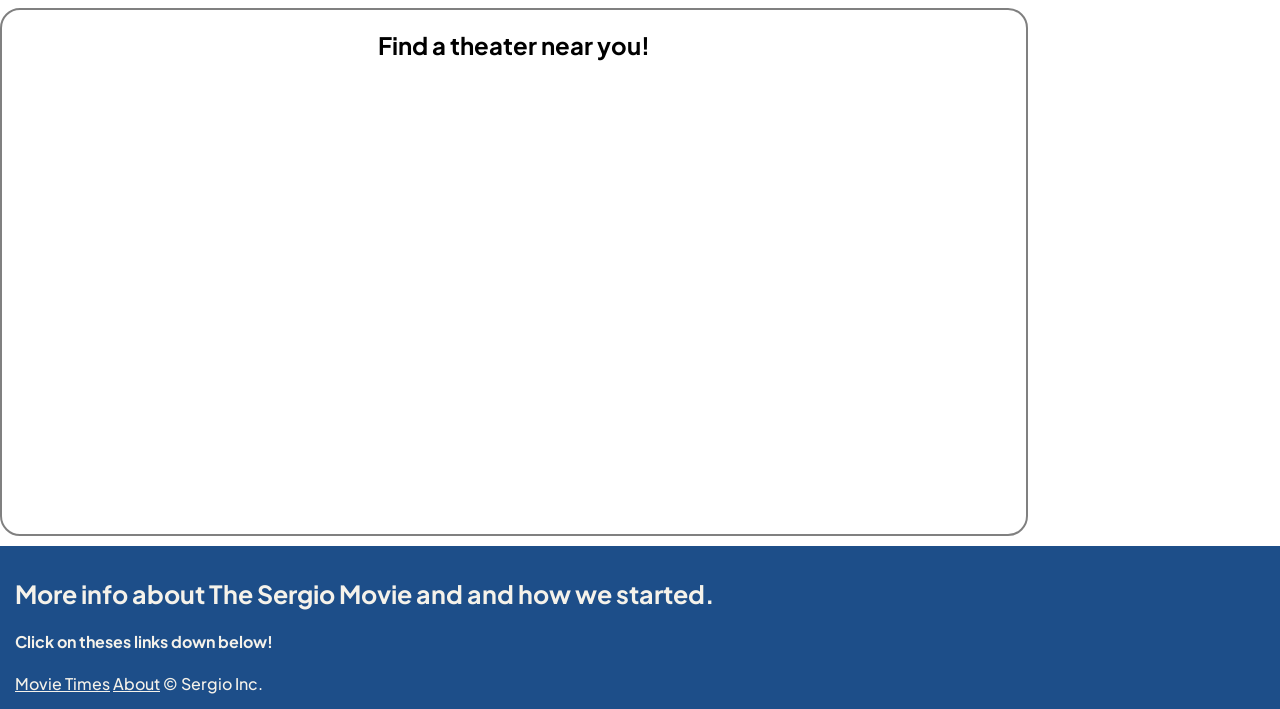
==== commit 9da1c29c: "Made changes" ====
--- a/index.html
+++ b/index.html
@@ -53,7 +53,7 @@
                         </h2>
 
                         <img id="san-diego-logo" src="./Images/San Diego.png" alt="San Diego Logo">
-                        <img id="meek" src="./Images/Adam-unleashing-his-inner-padres.jpg" alt="Adam Meditating">
+                        <img class="photos" src="./Images/Adam-unleashing-his-inner-padres.jpg" alt="Adam Meditating">
 
                         <h3>Description</h3>
 
@@ -79,6 +79,8 @@
                             Karlo Gambino | The Actor
                         </h2>
 
+                        <img class="photos" src="./Images/karlo-as-iron-man.jpg" alt="Karlo in a poster captioned Iron Man">
+
                         <h3>Description</h3>
 
                         <p class="person-description">
@@ -93,6 +95,8 @@
                         <h2 class="person-header">
                             Sergio Ruiz Herrera | The Main character
                         </h2>
+
+                        <img class="photos" src="./Images/the-secret-one.jpg" alt="Sergio expressing a smirk">
 
                         <h3>Description</h3>
 
@@ -110,14 +114,14 @@
                             Jeremiah Abraham Cuamba | The Photographer
                         </h2>
 
-                        <img src="./Images/Furture Tartarus beater.jpg" alt="Image of Jermiah Abraham Cuamba's face" id="Geometry">
+                        <img class="photos" src="./Images/Furture Tartarus beater.jpg" alt="Image of Jermiah Abraham Cuamba's face">
 
                         <h3>Description</h3>
 
                         <p class="person-description">
                             This guy is yelling at me as your reading this because he's a hater. This guy CAN'T beat Tartarus even
                             though his best run was 32%. Sergio's not sure though. It could be higher, but he still isn't on Tartarus at this moment 
-                            because it's hard for him. He also does Photography for Business. Down below is his schedule for his buisness.
+                            because it's hard for him. He also does Photography for Business. Down below is his schedule.
                         </p>
                     </article>
                 </div>
@@ -128,28 +132,38 @@
                     <tr>
                         <th>Dates</th>
                         <th>Sunday</th>
-                        <th>Monday</th>
-                        <th>Tuesday</th>
-                        <th>Wednesday</th>
-                        <th>Thursday</th>
-                        <th>Friday</th>
+                        <th>Monday - Friday</th>
                         <th>Saturday</th>
                     </tr>
                     
                     <tr>
                         <td>Availability</td>
-                        <td colspan="7">Available</td>
+                        <td rowspan="3">Available</td>
+                        <td rowspan="3">Available</td>
+                        <td rowspan="3">Available</td>
                     </tr>
+
+                    <tr>
+                        <td>Availability</td>
+                    </tr>
+
+                    <tr>
+                        <td>Availability</td>
+                    </tr>
+
                 </table>
             </aside>
 
             <aside class="site-aside-left">
                 <h1>Find a theater near you!</h1>
+
+                <iframe src="https://www.google.com/maps/embed?pb=!1m18!1m12!1m3!1d3325.692103365299!2d-112.26392802403613!3d33.53538997335595!2m3!1f0!2f0!3f0!3m2!1i1024!2i768!4f13.1!3m3!1m2!1s0x872b4035691d7c27%3A0x38c088ff9f6017f4!2sAMC%20Westgate%2020!5e0!3m2!1sen!2sus!4v1793138454966!5m2!1sen!2sus" width="600" height="450" style="border:0;" allowfullscreen="" loading="lazy" referrerpolicy="strict-origin-when-cross-origin"></iframe>
+                
             </aside>
             
             <footer class="site-footer">
 
-                <h1>
+                <h1 class="footer-header">
                     More info about The Sergio Movie and and how we started.
                 </h1>
 
--- a/global.css
+++ b/global.css
@@ -153,15 +153,7 @@
     color: var(--triadic-color); 
 }
 
-#Geometry {
-    border-radius: 10px;
-    padding: .2%;
-
-    max-height: 75dvh;
-    max-width: 75dvh;
-}
-
-#meek {
+.photos {
     max-width: 25dvh;
     max-height: 25dvh;
 
@@ -176,17 +168,19 @@
 /* Right Aside Tab Section */
 
 .site-aside-right {
-    justify-self: center;
-    width: auto;
+    border: 2px solid gray;
+    border-radius: 20px;
+    width: 80%;
+    justify-self: center;
     margin: 0 auto;
 }
 
 table {
     border: 2px solid black;
-    border-collapse: collapse;
-
-    margin: 20px;
-    padding: 10px;
+    border-radius: 10px;
+
+    margin: 10px;
+    justify-self: center;
 }
 
 th, td, tr{
@@ -195,13 +189,25 @@
 
     margin: 5px;
     text-align: center;
+    border-radius: 5px;
 }
 
 /* Left Aside Section */
 
 .site-aside-left {
-    justify-self: center;
-    text-align: center;
+    border: 2px solid gray;
+    border-radius: 20px;
+    width: 80%;
+    justify-self: center;
+    margin-top: 10px;
+    margin-bottom: 10px;
+    text-align: center;
+}
+
+#maps {
+    border-radius: 10px;
+    max-height: 50dvh;
+    max-width: 50dvh;
 }
 
 /* Footer Section */
@@ -210,6 +216,10 @@
     background-color: var(--primary-color);
     color: var(--extra-color);
     padding: 15px 15px;
+}
+
+.footer-header {
+    font-size: 25px;
 }
 
 /* Footer Links */
@@ -226,10 +236,19 @@
 
 /* Media Queries */
 
-/* @media (min-width: 1024px) {
+@media (min-width: 1024px) {
 
     #person-card-container{
         display: grid;
         grid-template-columns: repeat(2, 1fr);
     }
-} */+
+    /* .page {
+        grid-template-areas: 
+        .site-header
+        site-a main .site-left;
+        .site-footer .site-footer .site-footer
+    } */
+
+    
+}
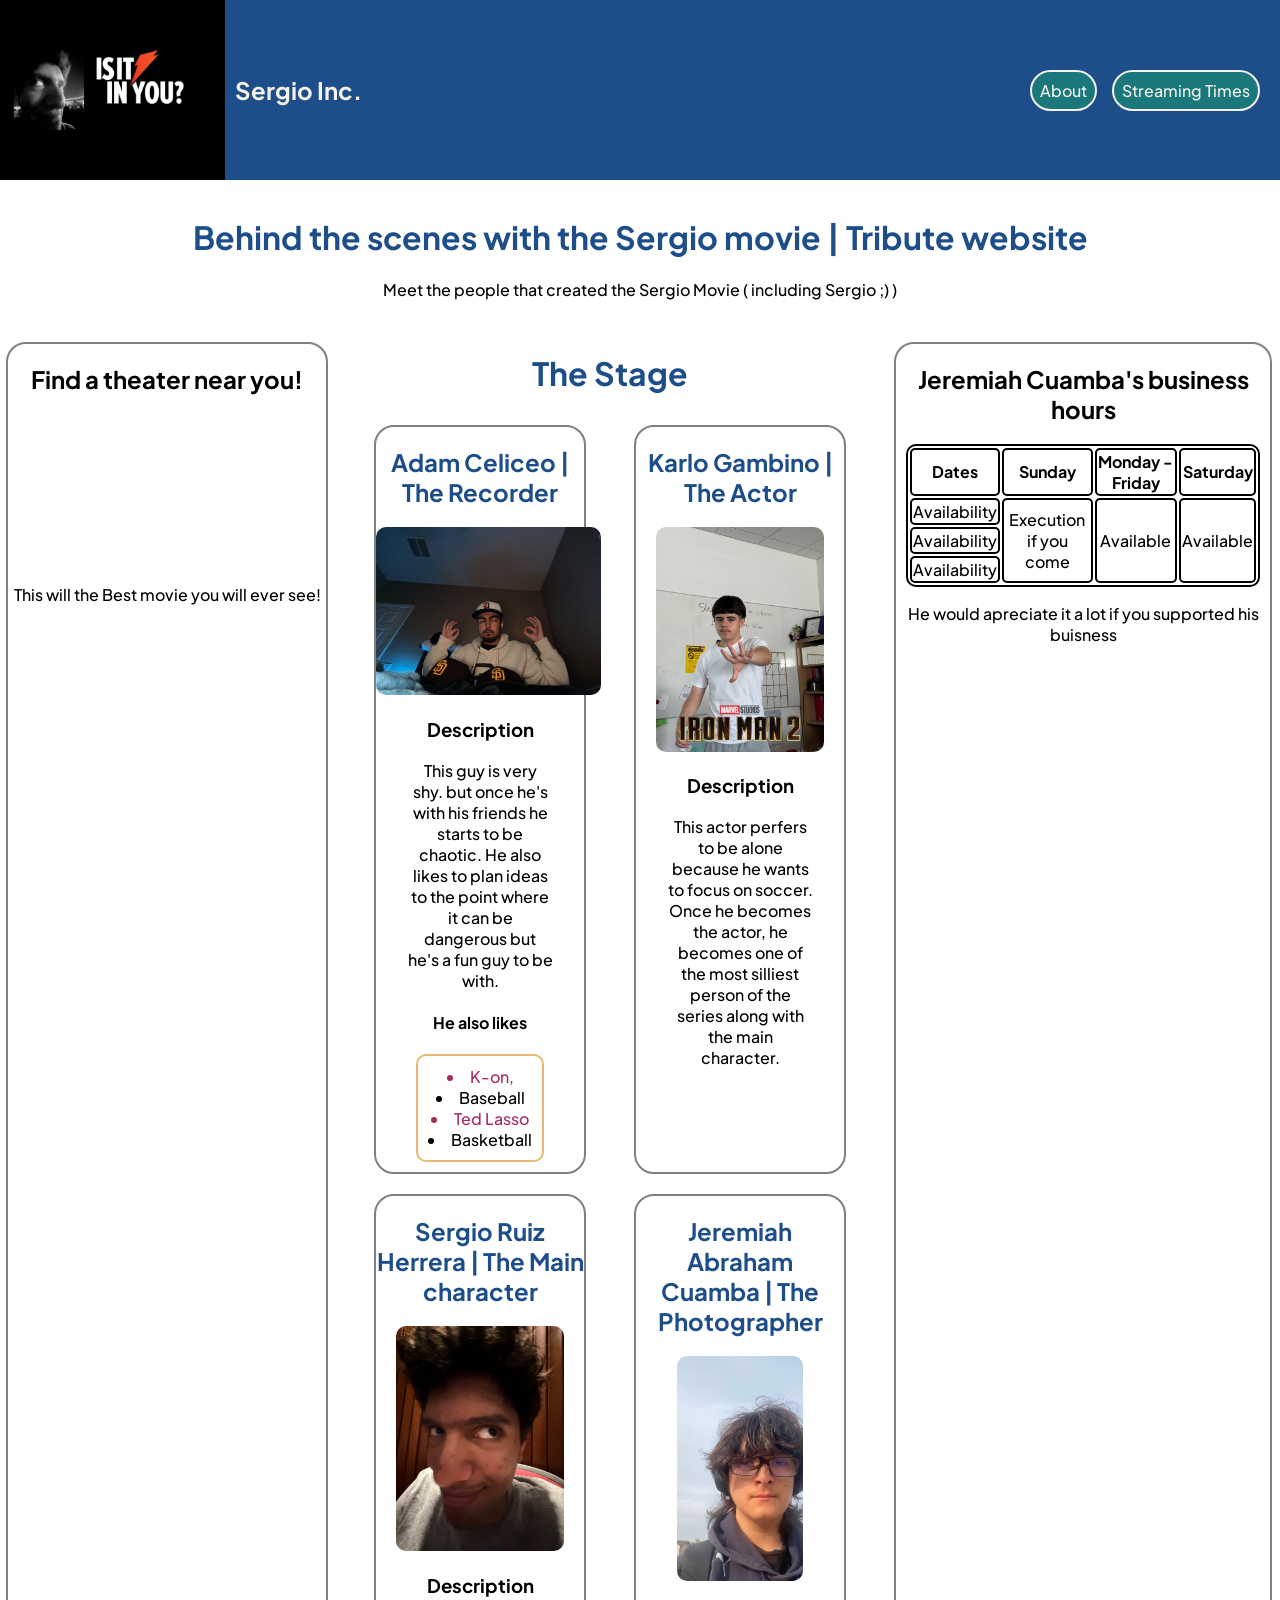
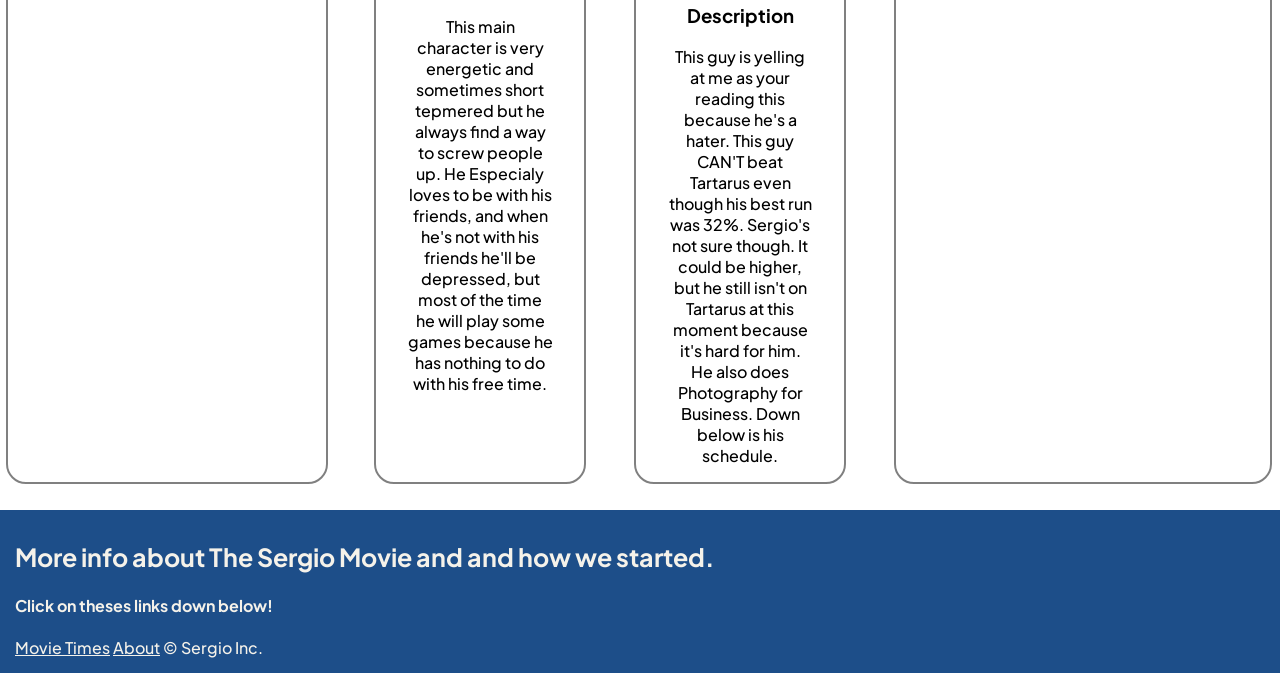
==== commit 4a4b151f: "Add navigation and structure to About and Streaming Times pages create new gobal.css for layout it c" ====
--- a/index.html
+++ b/index.html
@@ -22,7 +22,7 @@
 
     <body>
         <div class="page">
-            <nav>
+            <nav class="site-navigation">
                 <img id="navigation-logo" src="./Sergio-Movie-Series-Logo.jpg" alt="Sergio Movie Series Logo">
                 <h1 class="navigation-header">Sergio Inc.</h1>
                 
@@ -44,6 +44,7 @@
                 <h1 id="introduction-stage">
                     The Stage
                 </h1>
+
                 <!-- Adam -->
                 <div id="person-card-container">
                     <article class="person-card">
@@ -51,8 +52,7 @@
                         <h2 class="person-header">
                             Adam Celiceo | The Recorder
                         </h2>
-
-                        <img id="san-diego-logo" src="./Images/San Diego.png" alt="San Diego Logo">
+                        
                         <img class="photos" src="./Images/Adam-unleashing-his-inner-padres.jpg" alt="Adam Meditating">
 
                         <h3>Description</h3>
@@ -128,6 +128,11 @@
             </main>
 
             <aside class="site-aside-right">
+
+                <h1>
+                    Jeremiah Cuamba's business hours
+                </h1>
+
                 <table>
                     <tr>
                         <th>Dates</th>
@@ -138,7 +143,7 @@
                     
                     <tr>
                         <td>Availability</td>
-                        <td rowspan="3">Available</td>
+                        <td rowspan="3">Execution if you come</td>
                         <td rowspan="3">Available</td>
                         <td rowspan="3">Available</td>
                     </tr>
@@ -152,13 +157,21 @@
                     </tr>
 
                 </table>
+
+                <p>
+                    He would apreciate it a lot if you supported his buisness
+                </p>
+
             </aside>
 
             <aside class="site-aside-left">
                 <h1>Find a theater near you!</h1>
 
-                <iframe src="https://www.google.com/maps/embed?pb=!1m18!1m12!1m3!1d3325.692103365299!2d-112.26392802403613!3d33.53538997335595!2m3!1f0!2f0!3f0!3m2!1i1024!2i768!4f13.1!3m3!1m2!1s0x872b4035691d7c27%3A0x38c088ff9f6017f4!2sAMC%20Westgate%2020!5e0!3m2!1sen!2sus!4v1793138454966!5m2!1sen!2sus" width="600" height="450" style="border:0;" allowfullscreen="" loading="lazy" referrerpolicy="strict-origin-when-cross-origin"></iframe>
+                <iframe class="maps" src="https://www.google.com/maps/embed?pb=!1m18!1m12!1m3!1d3325.692103365299!2d-112.26392802403613!3d33.53538997335595!2m3!1f0!2f0!3f0!3m2!1i1024!2i768!4f13.1!3m3!1m2!1s0x872b4035691d7c27%3A0x38c088ff9f6017f4!2sAMC%20Westgate%2020!5e0!3m2!1sen!2sus!4v1793138454966!5m2!1sen!2sus" width="auto" height="auto" style="border:0;" allowfullscreen="" loading="lazy" referrerpolicy="strict-origin-when-cross-origin"></iframe>
                 
+                <p>
+                    This will the Best movie you will ever see!
+                </p>
             </aside>
             
             <footer class="site-footer">
--- a/global.css
+++ b/global.css
@@ -1,4 +1,4 @@
-/* Colors */
+/* HTML Colors and Home Page */
 
 :root {
   --primary-color: #1D4E89;
@@ -8,7 +8,20 @@
   --extra-color: #F5F2EA;
 }
 
-/* Body Styling */
+
+.page {
+    display: grid;
+    gap: 1rem;
+    grid-template-areas:
+    "nav"
+    "header"
+    "main"
+    "aside-left"
+    "aside-right"
+    "footer";
+}
+
+/* HTML & Body Styling */
 
 body {
     margin: 0;
@@ -21,7 +34,8 @@
 
 /* Navagation Styles */
 
-nav {
+.site-navigation {
+    grid-area: nav;
     width: 100%;
     margin: 0px;
 
@@ -37,8 +51,8 @@
 /* Links Decoration */
 
 #navigation-logo {
-    width: 10%;
-    height: 10%;
+    width: 25dvh;
+    height: 20dvh;
 }
 
 .navigation-header {
@@ -84,6 +98,7 @@
 /* Header Section */
 
 .site-header {
+    grid-area: header;
     text-align: center;
 }
 
@@ -99,6 +114,7 @@
 /* Main Section */
 
 main {
+    grid-area: main;
     text-align: center;
     justify-self: center;
 }
@@ -160,19 +176,16 @@
     border-radius: 10px;
 }
 
-#san-diego-logo {
-    width: 7.5rem;
-    height: 7.5rem;
-}
-
 /* Right Aside Tab Section */
 
 .site-aside-right {
+    grid-area: aside-right;
     border: 2px solid gray;
     border-radius: 20px;
-    width: 80%;
-    justify-self: center;
-    margin: 0 auto;
+    width: 95%;
+    justify-self: center;
+    margin: 10px 15px;
+    text-align: center;
 }
 
 table {
@@ -195,24 +208,25 @@
 /* Left Aside Section */
 
 .site-aside-left {
+    grid-area: aside-left;
     border: 2px solid gray;
     border-radius: 20px;
-    width: 80%;
-    justify-self: center;
-    margin-top: 10px;
-    margin-bottom: 10px;
-    text-align: center;
-}
-
-#maps {
-    border-radius: 10px;
-    max-height: 50dvh;
-    max-width: 50dvh;
+    width: 95%;
+    justify-self: center;
+    margin: 10px 15px;
+    text-align: center;
+}
+
+.maps {
+    border-radius: 10px;
+    height: auto;
+    width: auto;
 }
 
 /* Footer Section */
 
 .site-footer {
+    grid-area: footer;
     background-color: var(--primary-color);
     color: var(--extra-color);
     padding: 15px 15px;
@@ -243,12 +257,14 @@
         grid-template-columns: repeat(2, 1fr);
     }
 
-    /* .page {
-        grid-template-areas: 
-        .site-header
-        site-a main .site-left;
-        .site-footer .site-footer .site-footer
-    } */
+    .page {
+        grid-template-columns: 1fr 3fr 1fr;
+        grid-template-areas:
+        "nav nav nav"
+        "header header header"
+        "aside-left main aside-right"
+        "footer footer footer";
+    }
 
     
 }
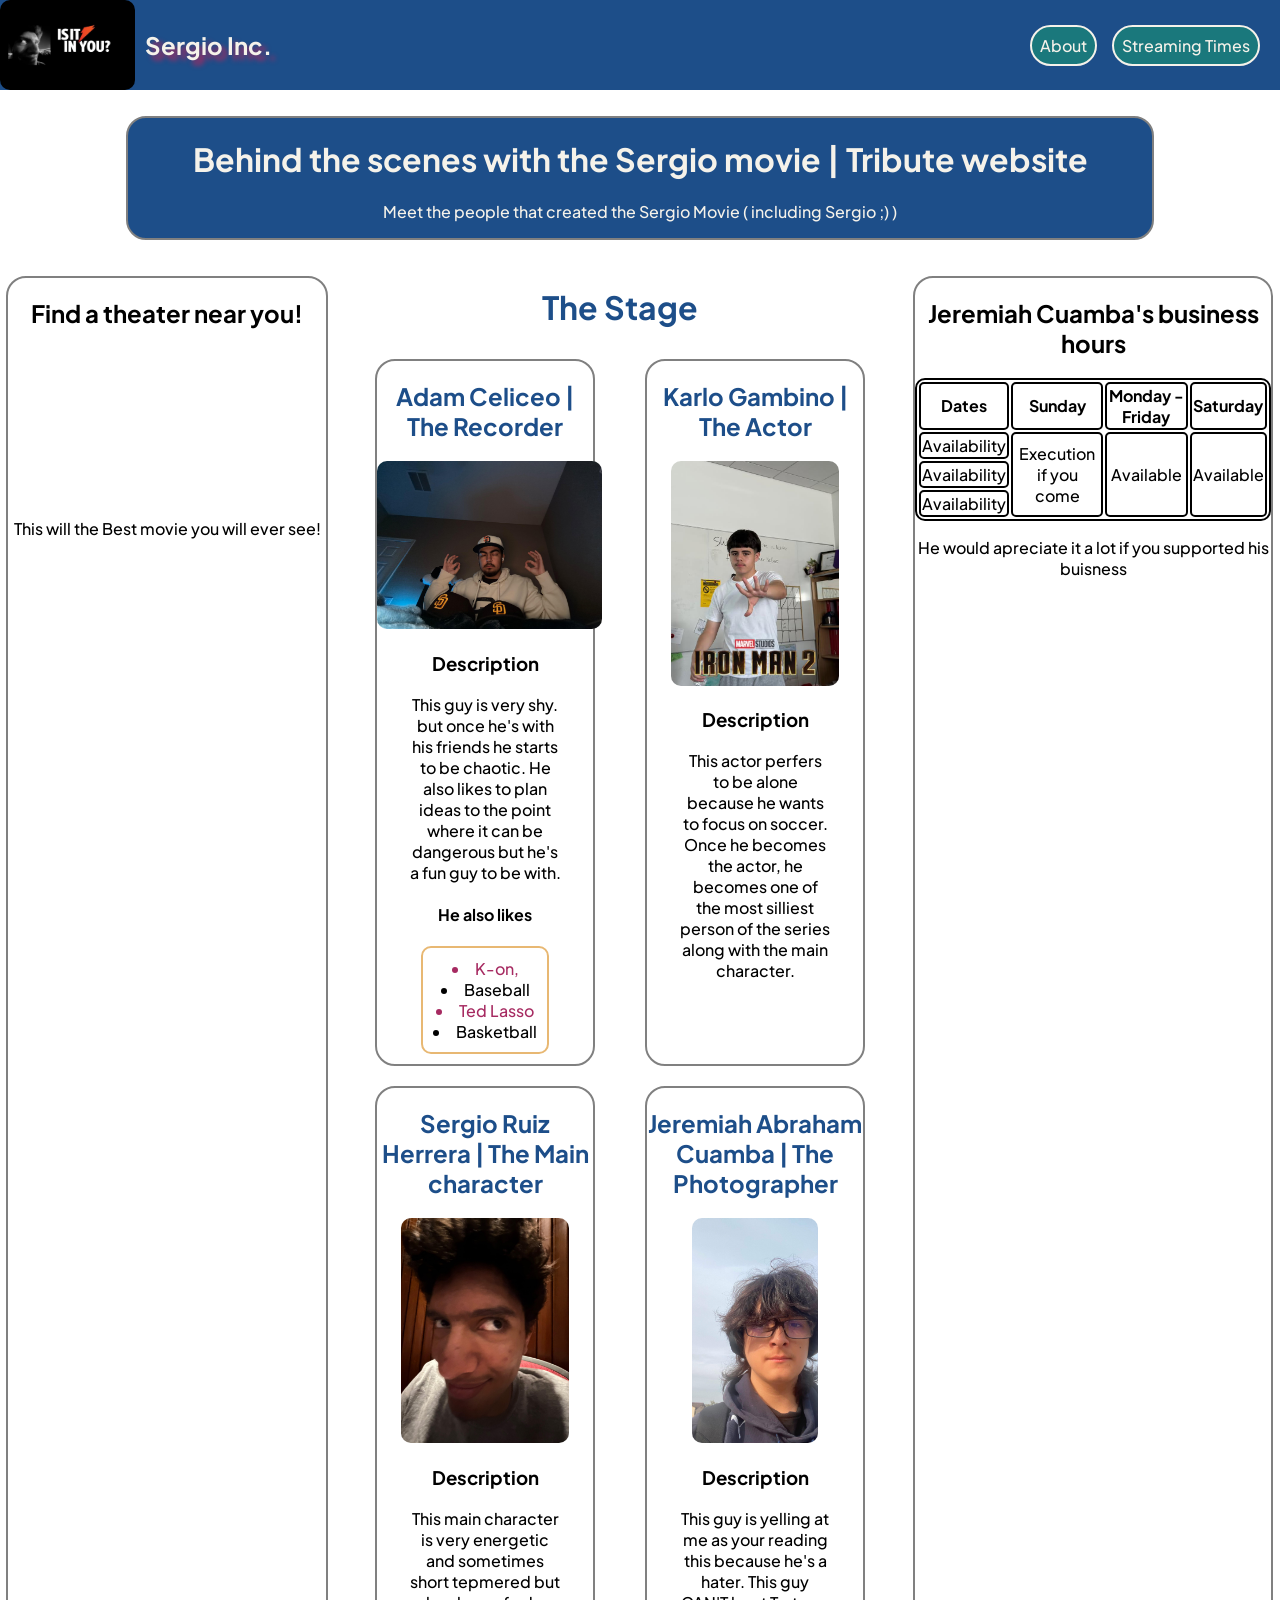
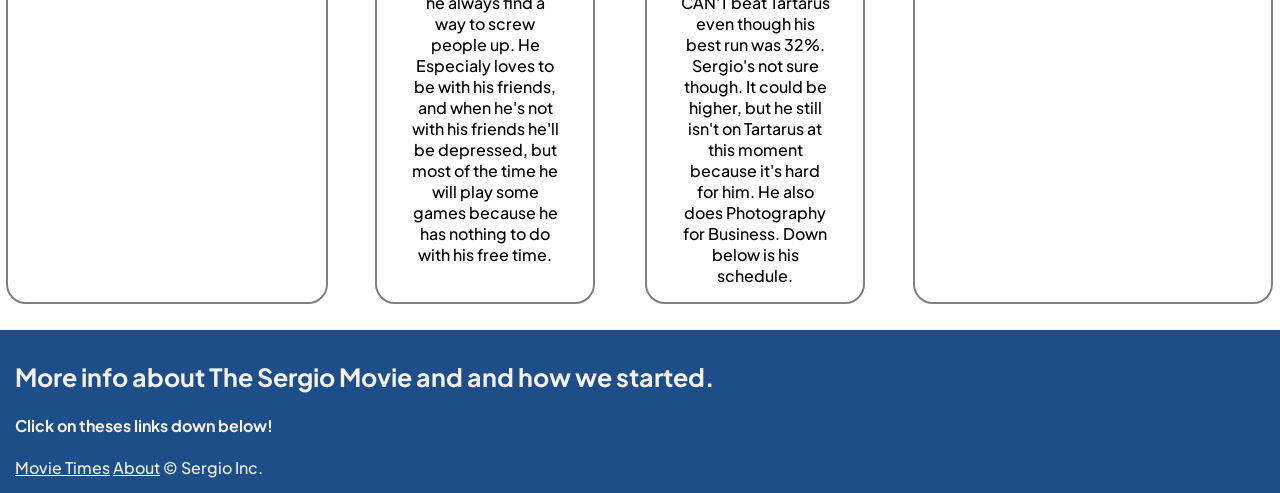
==== commit 0707101b: "Revised About and Streaming Times pages with updated descriptions and improved the layout; remove un" ====
--- a/index.html
+++ b/index.html
@@ -22,6 +22,9 @@
 
     <body>
         <div class="page">
+
+            <!-- Navigation -->
+
             <nav class="site-navigation">
                 <img id="navigation-logo" src="./Sergio-Movie-Series-Logo.jpg" alt="Sergio Movie Series Logo">
                 <h1 class="navigation-header">Sergio Inc.</h1>
@@ -32,12 +35,16 @@
                 </div>
             </nav>
 
+            <!-- Header -->
+
             <header class="site-header">
 
                 <h1 id="main-header">Behind the scenes with the Sergio movie | Tribute website</h1>
                 <p class="subtitle"> Meet the people that created the Sergio Movie ( including Sergio ;) )</p>
 
             </header>
+
+            <!-- Main -->
             
             <main class="site-main">
 
@@ -45,8 +52,11 @@
                     The Stage
                 </h1>
 
-                <!-- Adam -->
-                <div id="person-card-container">
+                
+                <div id="person-card-container1">
+
+                    <!-- Adam -->
+
                     <article class="person-card">
 
                         <h2 class="person-header">
@@ -74,6 +84,7 @@
                     </article>
 
                     <!-- Karlo -->
+
                     <article class="person-card">
                         <h2 class="person-header">
                             Karlo Gambino | The Actor
@@ -90,7 +101,8 @@
 
                     </article>
 
-                    <!-- Me -->
+                    <!-- Sergio -->
+
                     <article class="person-card">
                         <h2 class="person-header">
                             Sergio Ruiz Herrera | The Main character
@@ -109,6 +121,7 @@
                     </article>
 
                     <!-- Jeremiah -->
+
                     <article class="person-card">
                         <h2 class="person-header">
                             Jeremiah Abraham Cuamba | The Photographer
@@ -126,6 +139,8 @@
                     </article>
                 </div>
             </main>
+
+            <!-- Aside Right -->
 
             <aside class="site-aside-right">
 
@@ -163,6 +178,8 @@
                 </p>
 
             </aside>
+
+            <!-- Aside-Left -->
 
             <aside class="site-aside-left">
                 <h1>Find a theater near you!</h1>
@@ -173,6 +190,8 @@
                     This will the Best movie you will ever see!
                 </p>
             </aside>
+
+            <!-- Footer -->
             
             <footer class="site-footer">
 
@@ -193,7 +212,4 @@
             </footer>
         </div>
     </body>
-
-    <script src="./script.js" type="text/javascript">
-    </script>
 </html>
--- a/global.css
+++ b/global.css
@@ -51,14 +51,17 @@
 /* Links Decoration */
 
 #navigation-logo {
-    width: 25dvh;
-    height: 20dvh;
+    width: 15dvh;
+    height: 10dvh;
+    border-radius: 10px;
 }
 
 .navigation-header {
     margin-right: auto;
     padding: 10px;
     color: var(--extra-color);
+    text-shadow: var(--triadic-color) 5px 5px 5px;
+    font-size: 1.5rem;
 }
 
 .navigation-links-container{
@@ -100,15 +103,20 @@
 .site-header {
     grid-area: header;
     text-align: center;
+    border: 2px solid gray;
+    border-radius: 20px;
+    width: 80%;
+    background-color: var(--primary-color);
+    margin: 10px auto;
 }
 
 #main-header {
     text-align: center;
-    color: var(--primary-color);
+    color: var(--extra-color);
 }
 
 .subtitle {
-    justify-self: center;
+    color: var(--extra-color);
 }
 
 /* Main Section */
@@ -117,6 +125,10 @@
     grid-area: main;
     text-align: center;
     justify-self: center;
+}
+
+#person-card-container2 {
+    grid-template-columns: 1fr 2fr;
 }
 
 .person-card {
@@ -192,8 +204,7 @@
     border: 2px solid black;
     border-radius: 10px;
 
-    margin: 10px;
-    justify-self: center;
+    margin: 10px auto;
 }
 
 th, td, tr{
@@ -252,7 +263,7 @@
 
 @media (min-width: 1024px) {
 
-    #person-card-container{
+    #person-card-container1{
         display: grid;
         grid-template-columns: repeat(2, 1fr);
     }
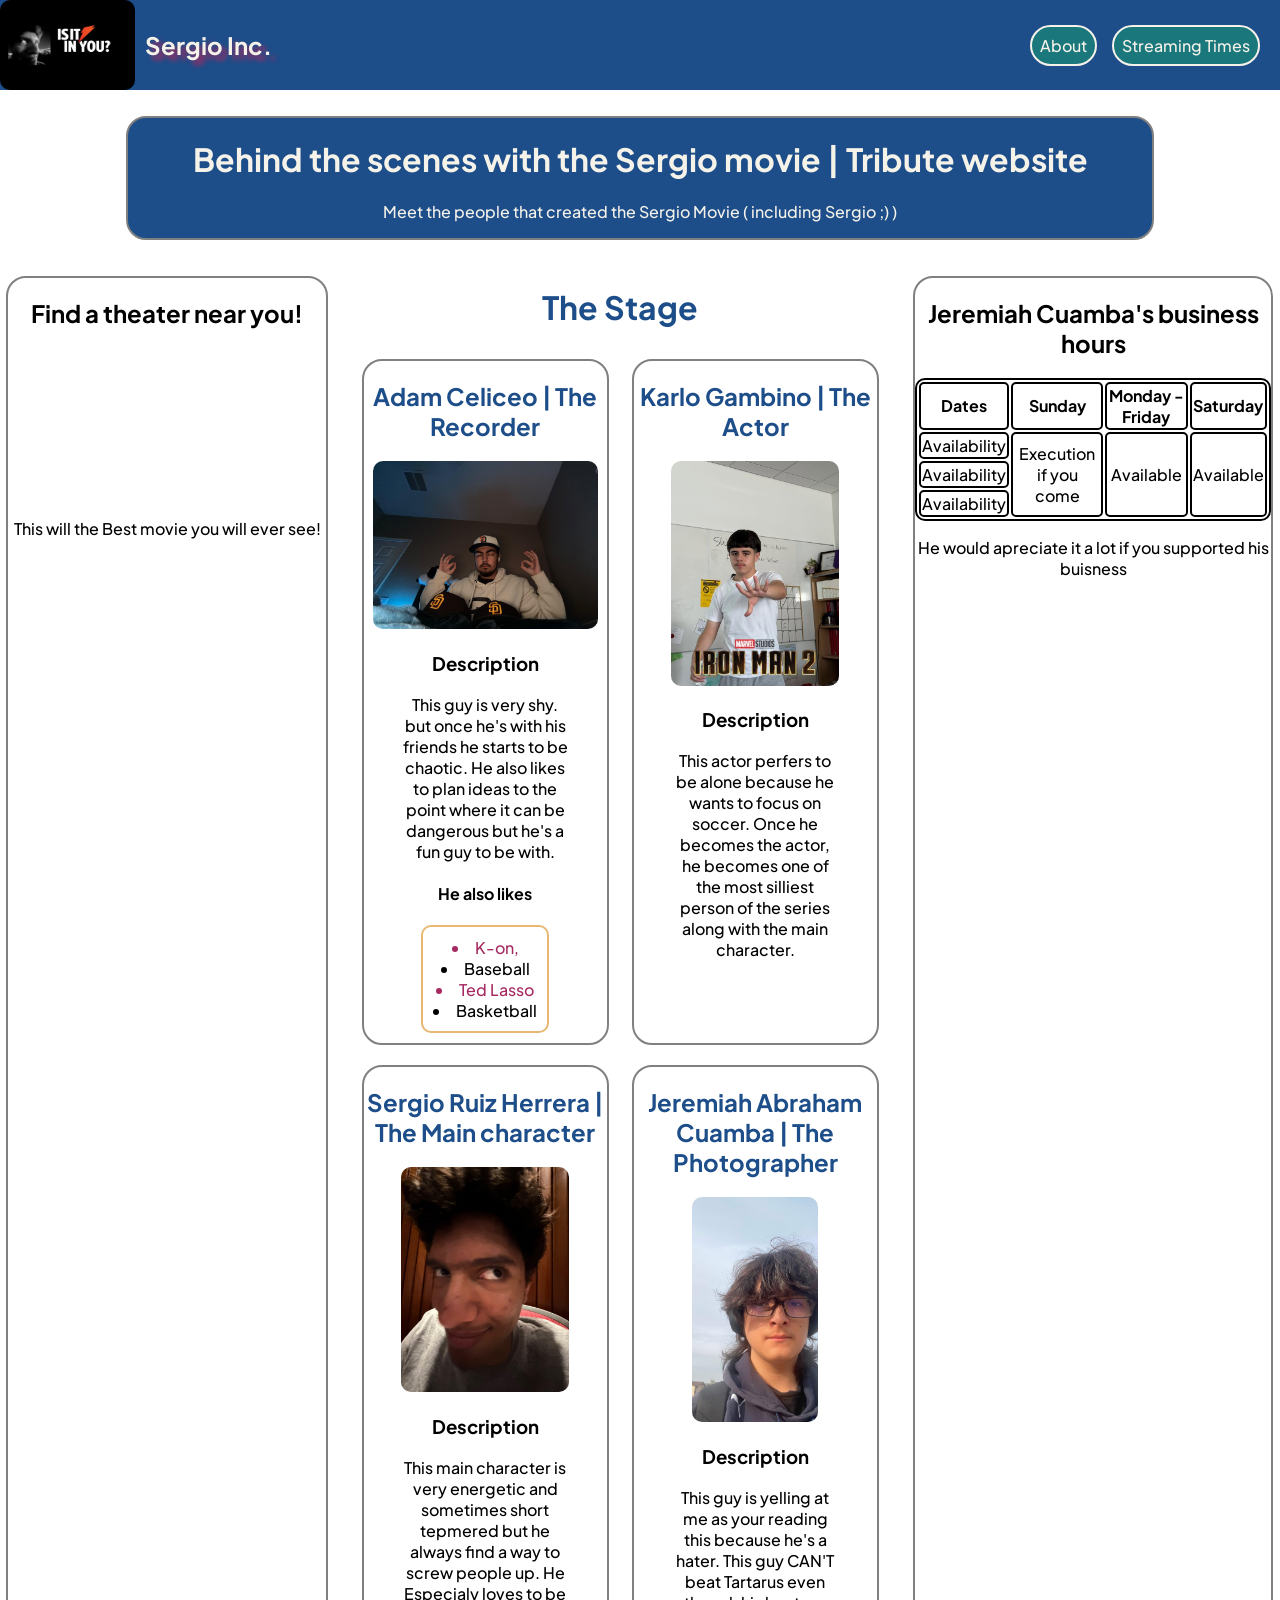
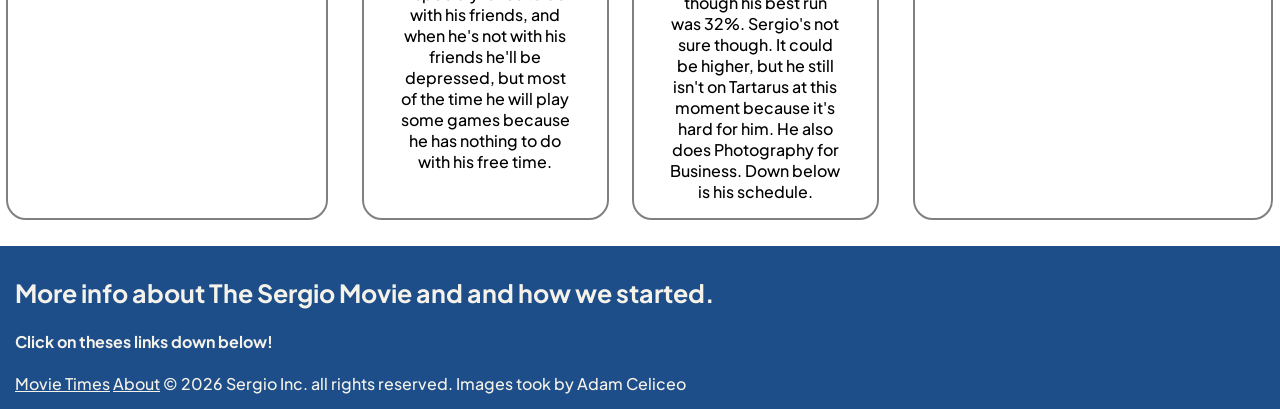
==== commit da43edc5: "Update footer text and add streaming schedule table; improve CSS transitions and styling" ====
--- a/index.html
+++ b/index.html
@@ -207,7 +207,7 @@
 
                 <a class="footer-links" href="./About/index.html">About</a>
 
-                &copy; Sergio Inc.
+                &copy; 2026 Sergio Inc. all rights reserved. Images took by Adam Celiceo
 
             </footer>
         </div>
--- a/global.css
+++ b/global.css
@@ -94,7 +94,7 @@
 }
 
 .navigation-links:active{
-    transition: color .3s, transform .3s;
+    transition: color .2s, transform .2s;
     color: var(--triadic-color);
 }
 
@@ -119,7 +119,7 @@
     color: var(--extra-color);
 }
 
-/* Main Section */
+/* Main Styling */
 
 main {
     grid-area: main;
@@ -127,18 +127,26 @@
     justify-self: center;
 }
 
+/* Person Card Styling */
+
 #person-card-container2 {
-    grid-template-columns: 1fr 2fr;
+    margin: 0;
 }
 
 .person-card {
     border: 2px solid gray;
     border-radius: 20px;
-    width: 80%;
+    width: 90%;
     margin-left: auto;
     margin-right: auto;
     margin-top: 10px;
     margin-bottom: 10px;
+    transition: box-shadow .5s ease;
+}
+
+.person-card:hover {
+    box-shadow: var(--contrast-color) 5px 5px 5px 5px;
+    transition: box-shadow .5s ease;
 }
 
 #introduction-stage {
@@ -155,8 +163,6 @@
     margin-right: auto;
 }
 
-
-
 ul {
     display: flex;
     flex-direction: column;
@@ -266,6 +272,12 @@
     #person-card-container1{
         display: grid;
         grid-template-columns: repeat(2, 1fr);
+    }
+
+    #person-card-container2{
+        display: grid;
+        grid-template-columns: 1fr 2fr;
+        margin: 0;
     }
 
     .page {
